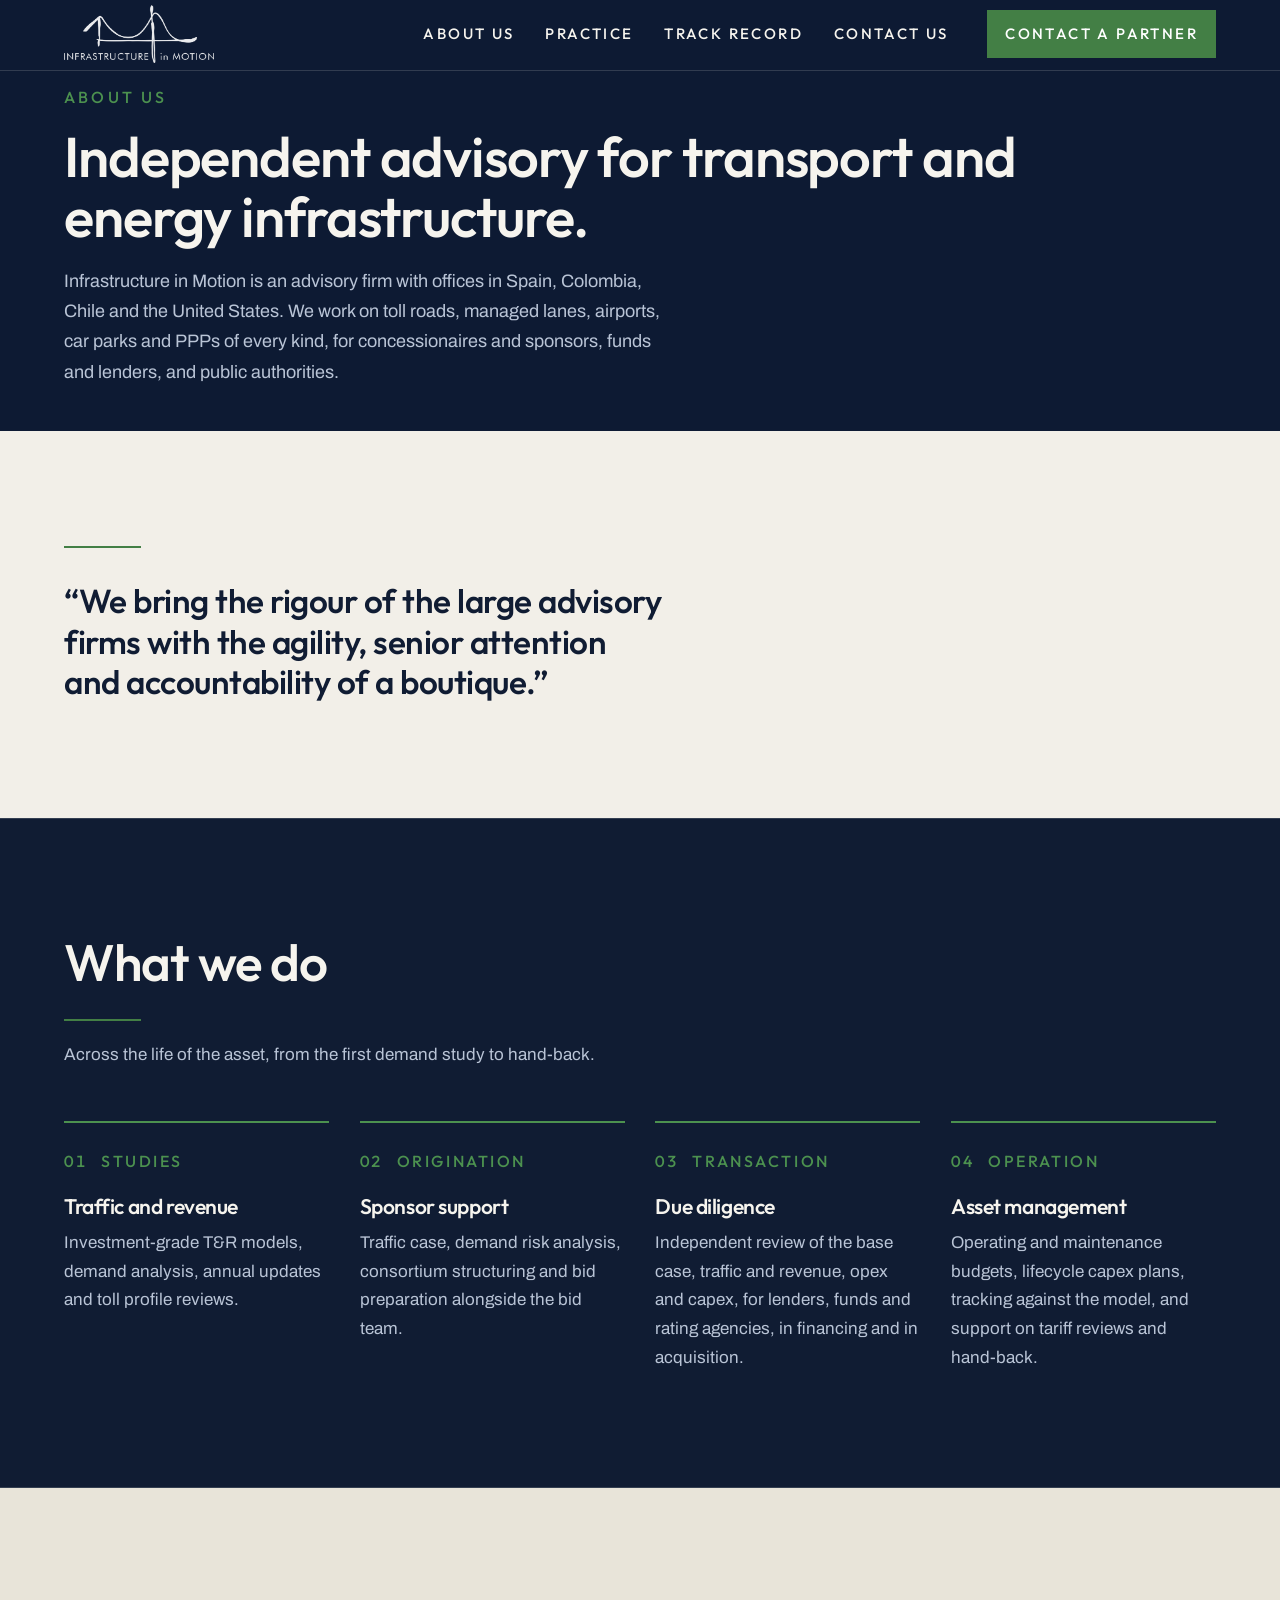
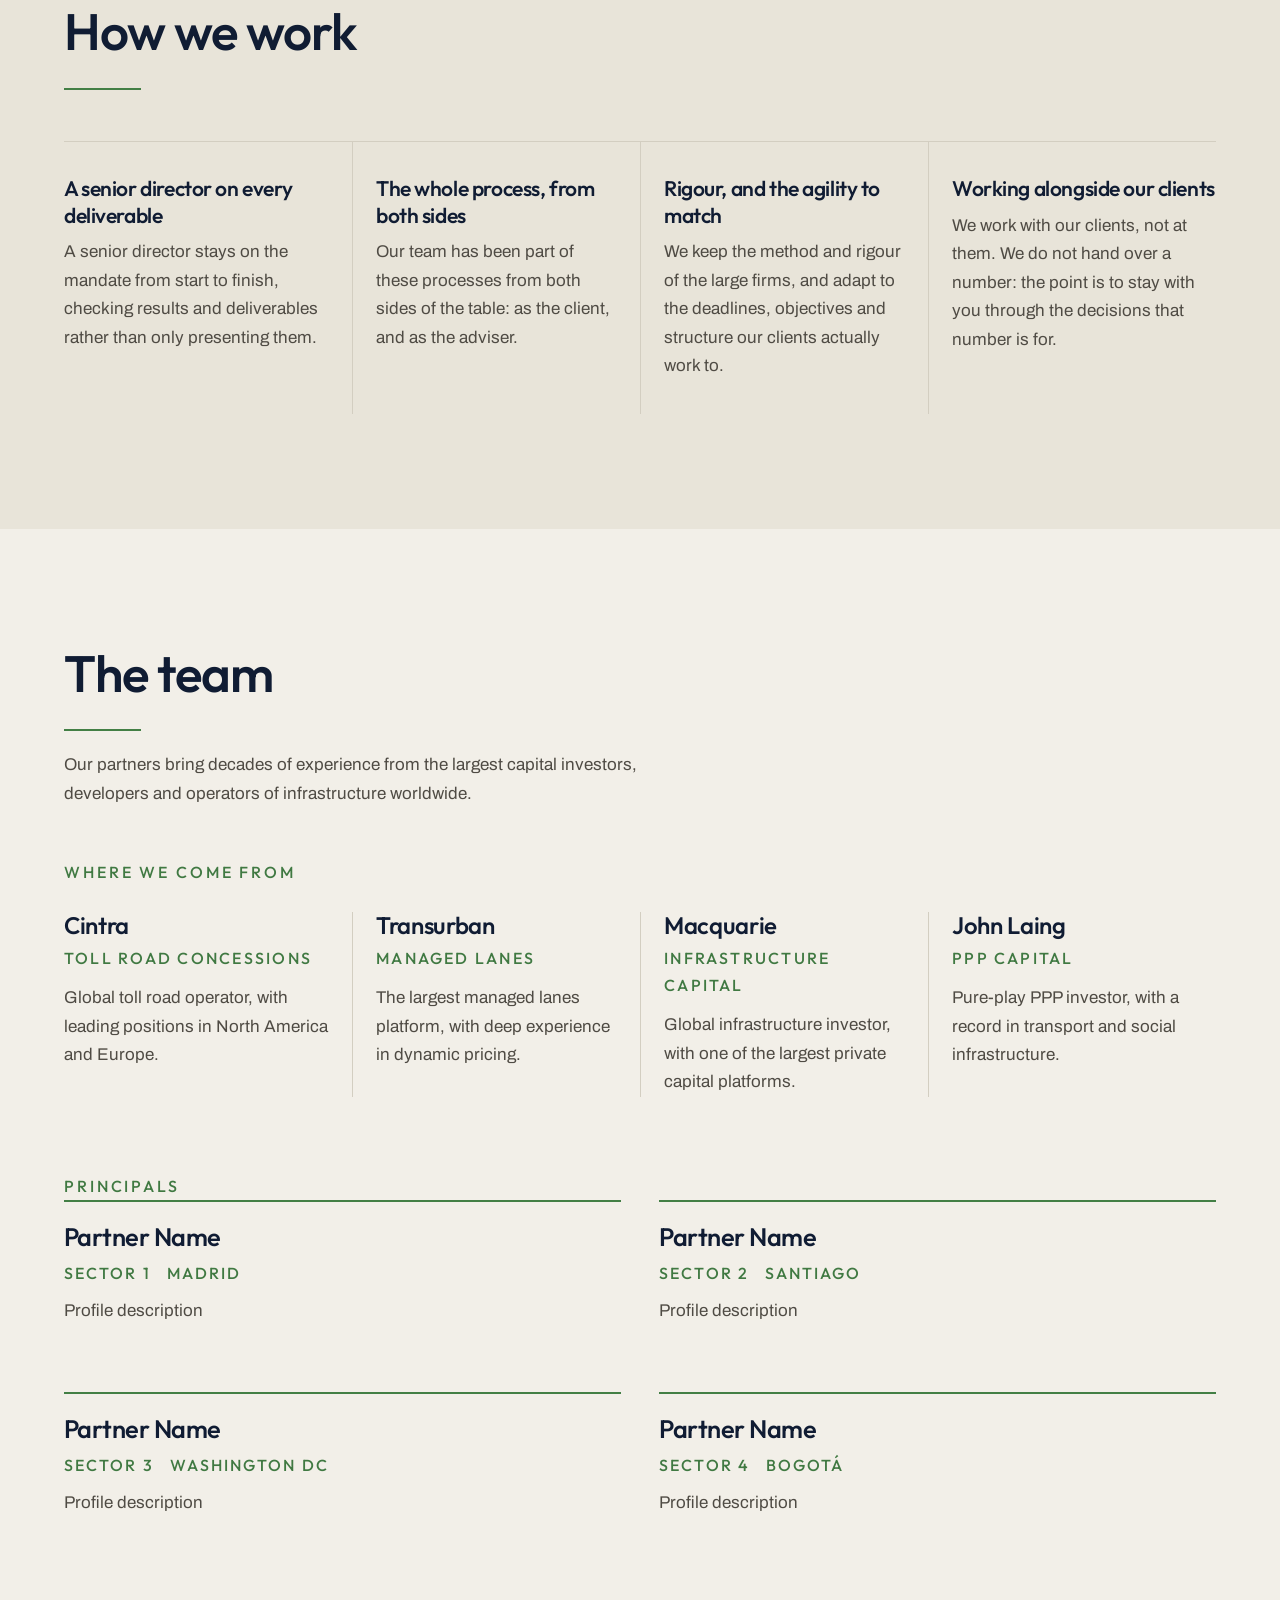
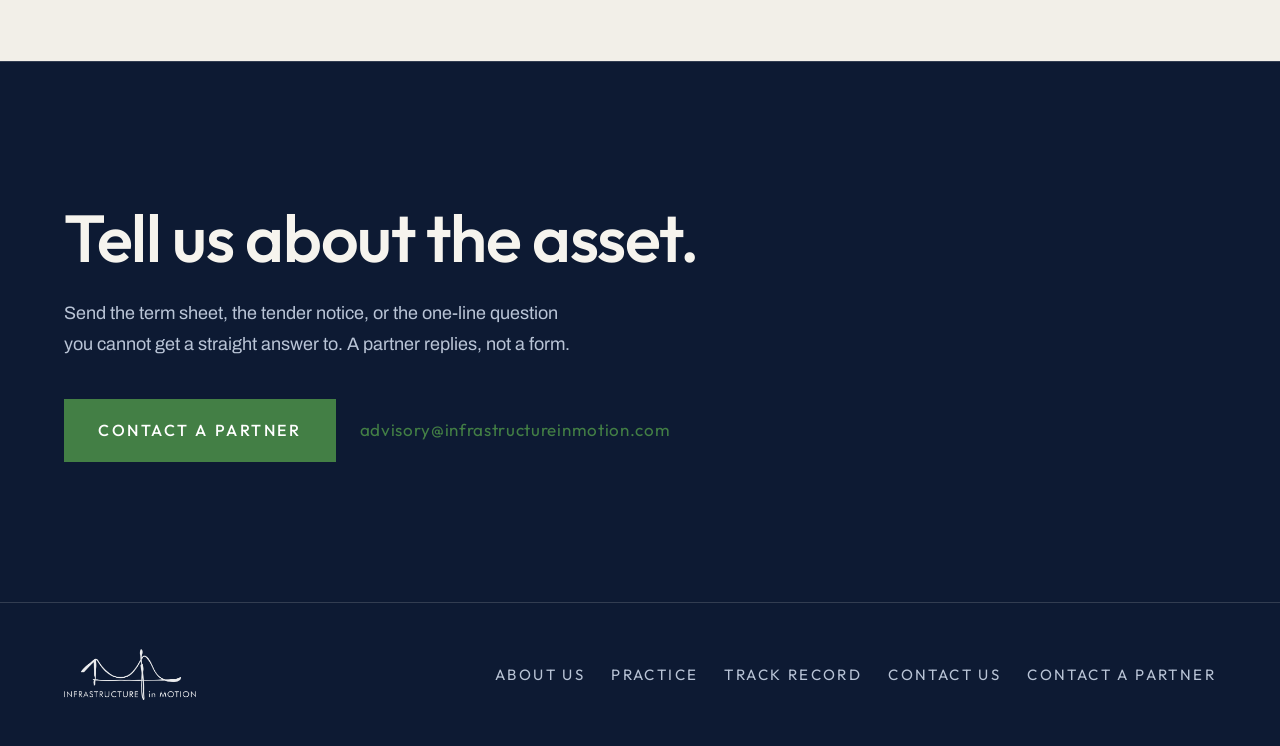
==== about.html @ 570a581d "test" ====
<!DOCTYPE html>
<html lang="en">
<head>
<meta charset="utf-8">
<meta name="viewport" content="width=device-width, initial-scale=1">
<title>About us | Infrastructure in Motion</title>
<meta name="description" content="A partner-led infrastructure advisory practice: 40 mandates across 11 countries in managed lanes, toll roads, airports, transit, fibre, hospitals and generation.">
<link rel="canonical" href="https://infrastructureinmotion.com/about.html">
<meta name="theme-color" content="#0d1a33">
<meta property="og:type" content="website">
<meta property="og:site_name" content="Infrastructure in Motion">
<meta property="og:title" content="About us | Infrastructure in Motion">
<meta property="og:description" content="A partner-led infrastructure advisory practice: 40 mandates across 11 countries in managed lanes, toll roads, airports, transit, fibre, hospitals and generation.">
<meta property="og:url" content="https://infrastructureinmotion.com/about.html">
<meta property="og:image" content="https://infrastructureinmotion.com/assets/iim-logo.png">
<meta name="twitter:card" content="summary_large_image">
<meta name="twitter:title" content="About us | Infrastructure in Motion">
<meta name="twitter:description" content="A partner-led infrastructure advisory practice: 40 mandates across 11 countries in managed lanes, toll roads, airports, transit, fibre, hospitals and generation.">
<meta name="twitter:image" content="https://infrastructureinmotion.com/assets/iim-logo.png">
<link rel="icon" href="assets/iim-logo.png">
<link rel="preload" href="assets/fonts/outfit-latin.woff2" as="font" type="font/woff2" crossorigin>
<link rel="stylesheet" href="styles.css">
</head>
<body>

<a class="skip-link" href="#main">Skip to content</a>

<header class="nav" id="nav">
  <div class="nav__inner">
    <a class="nav__brand" href="#top" aria-label="Infrastructure in Motion, back to top">
      <img src="assets/iim-logo.png" alt="Infrastructure in Motion" width="957" height="375">
    </a>

    <nav class="nav__links" id="nav-links" aria-label="Sections">
      <a href="about.html" aria-current="page">About us</a>
      <a href="index.html#practice">Practice</a>
      <a href="mandates.html">Track Record</a>
      <a href="contact.html">Contact us</a>
    </nav>

    <a class="btn btn--sm nav__cta" href="mailto:advisory@infrastructureinmotion.com">Contact a partner</a>

    <button class="nav__toggle" id="nav-toggle" type="button"
            aria-expanded="false" aria-controls="nav-links" aria-label="Open menu">
      <span></span><span></span><span></span>
    </button>
  </div>
  <div class="nav__progress" aria-hidden="true"></div>
</header>
<main id="main">

  <section class="phead">
    <div class="phead__inner">
      <p class="eyebrow">About us</p>
      <h1 class="phead__title">Independent advisory for transport and
        energy infrastructure.</h1>
      <p class="phead__sub">Infrastructure in Motion is an advisory firm with offices in
        Spain, Colombia, Chile and the United States. We work on toll roads, managed
        lanes, airports, car parks and PPPs of every kind, for concessionaires and
        sponsors, funds and lenders, and public authorities.</p>
    </div>
  </section>

  <!-- ===== The firm, in one line. Its own claim, presented as a statement
       rather than attributed to anyone. ===== -->
  <section class="section" id="firm">
    <blockquote class="statement reveal">
      <p>&ldquo;We bring the rigour of the large advisory firms with the agility,
        senior attention and accountability of a boutique.&rdquo;</p>
    </blockquote>
  </section>

  <!-- ===== What we do. The four phases are the asset life in order, which is
       why they are numbered: 01 is where a mandate starts and 04 is where it
       ends. Supplied by the firm, translated from the Spanish original. ===== -->
  <section class="section section--dark" id="services">
    <div class="section__inner">
      <div class="section__head reveal">
        <h2 class="section__title">What we do</h2>
        <p class="lede">Across the life of the asset, from the first demand study to
        hand-back.</p>
    </div>
      <ol class="phases">
        <li class="phase reveal" style="--i:0">
          <p class="phase__step"><span class="phase__n">01</span>Studies</p>
          <h3 class="phase__title">Traffic and revenue</h3>
          <p class="phase__body">Investment-grade T&amp;R models, demand analysis, annual
            updates and toll profile reviews.</p>
        </li>
        <li class="phase reveal" style="--i:1">
          <p class="phase__step"><span class="phase__n">02</span>Origination</p>
          <h3 class="phase__title">Sponsor support</h3>
          <p class="phase__body">Traffic case, demand risk analysis, consortium structuring
            and bid preparation alongside the bid team.</p>
        </li>
        <li class="phase reveal" style="--i:2">
          <p class="phase__step"><span class="phase__n">03</span>Transaction</p>
          <h3 class="phase__title">Due diligence</h3>
          <p class="phase__body">Independent review of the base case, traffic and revenue,
            opex and capex, for lenders, funds and rating agencies, in financing and in
            acquisition.</p>
        </li>
        <li class="phase reveal" style="--i:3">
          <p class="phase__step"><span class="phase__n">04</span>Operation</p>
          <h3 class="phase__title">Asset management</h3>
          <p class="phase__body">Operating and maintenance budgets, lifecycle capex plans,
            tracking against the model, and support on tariff reviews and hand-back.</p>
        </li>
        </ol>
    </div>
  </section>

  <!-- ===== How we work. Supplied by the firm, from its own materials. The
       four points and the opening line are IIM's own; translated from the
       Spanish original to match the rest of the site. ===== -->
  <section class="section section--tint" id="values">
    <div class="section__head reveal">
      <h2 class="section__title">How we work</h2>
    </div>
    <div class="values">
      <div class="value reveal" style="--i:0">
        <h3 class="value__title">A senior director on every deliverable</h3>
        <p class="value__body">A senior director stays on the mandate from start
          to finish, checking results and deliverables rather than only
          presenting them.</p>
      </div>
      <div class="value reveal" style="--i:1">
        <h3 class="value__title">The whole process, from both sides</h3>
        <p class="value__body">Our team has been part of these processes from
          both sides of the table: as the client, and as the adviser.</p>
      </div>
      <div class="value reveal" style="--i:2">
        <h3 class="value__title">Rigour, and the agility to match</h3>
        <p class="value__body">We keep the method and rigour of the large firms,
          and adapt to the deadlines, objectives and structure our clients
          actually work to.</p>
      </div>
      <div class="value reveal" style="--i:3">
        <h3 class="value__title">Working alongside our clients</h3>
        <p class="value__body">We work with our clients, not at them. We do not
          hand over a number: the point is to stay with you through the
          decisions that number is for.</p>
      </div>
    </div>
  </section>

  <!-- ===== Principals. TODO: names, sectors and profile text are placeholders. -->
  <!-- ===== The team. One heading over two parts: where the partners came
       from, then the partners themselves. Same shape as Track record on the
       home page, which keeps this from being a fourth column grid in a row.

       The four firms are named as previous experience, not as partners or
       endorsers of IIM. Keep that framing. ===== -->
  <section class="section" id="team">
    <div class="section__head reveal">
      <h2 class="section__title">The team</h2>
      <p class="lede">Our partners bring decades of experience from the largest
        capital investors, developers and operators of infrastructure worldwide.</p>
    </div>

    <h3 class="work__subtitle reveal">Where we come from</h3>
    <ul class="origins">
      <li class="origin reveal" style="--i:0">
        <p class="origin__name">Cintra</p>
        <p class="origin__kind">Toll road concessions</p>
        <p class="origin__body">Global toll road operator, with leading positions
          in North America and Europe.</p>
      </li>
      <li class="origin reveal" style="--i:1">
        <p class="origin__name">Transurban</p>
        <p class="origin__kind">Managed lanes</p>
        <p class="origin__body">The largest managed lanes platform, with deep
          experience in dynamic pricing.</p>
      </li>
      <li class="origin reveal" style="--i:2">
        <p class="origin__name">Macquarie</p>
        <p class="origin__kind">Infrastructure capital</p>
        <p class="origin__body">Global infrastructure investor, with one of the
          largest private capital platforms.</p>
      </li>
      <li class="origin reveal" style="--i:3">
        <p class="origin__name">John Laing</p>
        <p class="origin__kind">PPP capital</p>
        <p class="origin__body">Pure-play PPP investor, with a record in transport
          and social infrastructure.</p>
      </li>
    </ul>

    <h3 class="work__subtitle work__subtitle--spaced reveal">Principals</h3>
    <ul class="people">
      <li class="person reveal" style="--i:0">
        <h3 class="person__name">Partner Name</h3>
        <p class="person__role"><span>Sector 1</span><span>Madrid</span></p>
        <p class="person__bio">Profile description</p>
      </li>
      <li class="person reveal" style="--i:1">
        <h3 class="person__name">Partner Name</h3>
        <p class="person__role"><span>Sector 2</span><span>Santiago</span></p>
        <p class="person__bio">Profile description</p>
      </li>
      <li class="person reveal" style="--i:2">
        <h3 class="person__name">Partner Name</h3>
        <p class="person__role"><span>Sector 3</span><span>Washington DC</span></p>
        <p class="person__bio">Profile description</p>
      </li>
      <li class="person reveal" style="--i:3">
        <h3 class="person__name">Partner Name</h3>
        <p class="person__role"><span>Sector 4</span><span>Bogot&aacute;</span></p>
        <p class="person__bio">Profile description</p>
      </li>
    </ul>
  </section>

  <section class="cta" id="contact">
    <h2 class="cta__title reveal">Tell us about the asset.</h2>
    <p class="cta__body reveal" style="--i:1">Send the term sheet, the tender notice, or the
      one-line question you cannot get a straight answer to. A partner replies, not a form.</p>
    <div class="cta__actions reveal" style="--i:2">
      <a class="btn btn--lg" href="mailto:advisory@infrastructureinmotion.com">Contact a partner</a>
      <a class="cta__email" href="mailto:advisory@infrastructureinmotion.com">advisory@infrastructureinmotion.com</a>
    </div>
  </section>
</main>

<footer class="foot">
  <div class="foot__inner">
    <img class="foot__logo" src="assets/iim-logo.png" alt="Infrastructure in Motion"
         width="957" height="375" loading="lazy">
    <nav class="foot__nav" aria-label="Footer">
      <a href="about.html" aria-current="page">About us</a>
      <a href="index.html#practice">Practice</a>
      <a href="mandates.html">Track Record</a>
      <a href="contact.html">Contact us</a>
      <a href="mailto:advisory@infrastructureinmotion.com">Contact a partner</a>
    </nav>
  </div>
</footer>
<script src="mandates-data.js"></script>
<script src="main.js"></script>
</body>
</html>
---- styles.css ----
/* =========================================================================
   Infrastructure in Motion - home page, second direction.
   Full-bleed photographic hero, fixed navy bar, counted figures, accordion,
   horizontal mandate rail. Palette and type are the brand's; the structure
   shares nothing with the first build.
   Radius is 0 everywhere. Sage is the only accent, in both themes.
   ========================================================================= */

/* ---------- Fonts (self-hosted, extracted from the brand reference) ------- */

@font-face {
  font-family: 'Archivo';
  font-style: normal;
  font-weight: 400 500;
  font-stretch: 100%;
  font-display: swap;
  src: url('assets/fonts/archivo-latin.woff2') format('woff2');
  unicode-range: U+0000-00FF, U+0131, U+0152-0153, U+02BB-02BC, U+02C6, U+02DA,
    U+02DC, U+0304, U+0308, U+0329, U+2000-206F, U+20AC, U+2122, U+2191, U+2193,
    U+2212, U+2215, U+FEFF, U+FFFD;
}
@font-face {
  font-family: 'Archivo';
  font-style: normal;
  font-weight: 400 500;
  font-stretch: 100%;
  font-display: swap;
  src: url('assets/fonts/archivo-latin-ext.woff2') format('woff2');
  unicode-range: U+0100-02BA, U+02BD-02C5, U+02C7-02CC, U+02CE-02D7, U+02DD-02FF,
    U+0304, U+0308, U+0329, U+1D00-1DBF, U+1E00-1E9F, U+1EF2-1EFF, U+2020,
    U+20A0-20AB, U+20AD-20C0, U+2113, U+2C60-2C7F, U+A720-A7FF;
}

@font-face {
  font-family: 'Outfit';
  font-style: normal;
  font-weight: 400 600;
  font-display: swap;
  src: url('assets/fonts/outfit-latin.woff2') format('woff2');
  unicode-range: U+0000-00FF, U+0131, U+0152-0153, U+02BB-02BC, U+02C6, U+02DA,
    U+02DC, U+0304, U+0308, U+0329, U+2000-206F, U+20AC, U+2122, U+2191, U+2193,
    U+2212, U+2215, U+FEFF, U+FFFD;
}
@font-face {
  font-family: 'Outfit';
  font-style: normal;
  font-weight: 400 600;
  font-display: swap;
  src: url('assets/fonts/outfit-latin-ext.woff2') format('woff2');
  unicode-range: U+0100-02BA, U+02BD-02C5, U+02C7-02CC, U+02CE-02D7, U+02DD-02FF,
    U+0304, U+0308, U+0329, U+1D00-1DBF, U+1E00-1E9F, U+1EF2-1EFF, U+2020,
    U+20A0-20AB, U+20AD-20C0, U+2113, U+2C60-2C7F, U+A720-A7FF;
}

/* ---------- Tokens ------------------------------------------------------- */

:root {
  /* Brand palette, unchanged from the reference. */
  --paper:       #f2efe8;
  --paper-band:  #e8e4d9;
  --paper-warm:  #f6f4ee;
  --rule-light:  #d3cec1;
  --navy:        #101c33;
  --navy-deep:   #0d1a33;
  --slate-light: #b9c4d6;
  /* One accent hue, three tones. #437f45 is the accent as given; as text it
     measures 4.19:1 on cream and 3.60:1 on navy, both under the 4.5:1 AA
     floor, so text uses the tuned siblings. All three are hue 122. */
  --green:       #437f45;   /* fills, rules, borders, map, focus  */
  --green-text:  #407942;   /* accent as text on cream  4.54:1    */
  --green-lift:  #4c914f;   /* accent as text on navy   4.51:1    */
  --green-tint:  #3b6f3d;   /* accent as text on tint   4.69:1    */
  /* The hover accent on the track-record ledger. Hue 215, which puts it in the
     brand navy's own family (218) rather than introducing a fourth colour. */
  --blue:        #2a5ea8;   /* hover accent on tint     5.06:1    */
  --blue-lift:   #89b2e6;   /* the same on dark tint    7.49:1    */
  --ink:         #4f4b44;

  /* Semantic tokens: dark mode is a swap of this block and nothing else. */
  --bg:        var(--paper);
  --band:      var(--paper-band);
  --surface:   var(--paper);
  --heading:   var(--navy);
  --text:      var(--ink);
  --link:      var(--green-text);
  --rule:      var(--rule-light);
  --tint:      var(--paper-band);
  --shadow:    rgba(13, 26, 51, 0.28);

  /* Navy furniture: the bar, the offices band, the closing block, the footer.
     Identical in both themes so the brand reads the same either way. */
  --dark:        var(--navy);
  --dark-deep:   var(--navy-deep);
  --on-dark:     var(--paper-warm);
  --on-dark-dim: var(--slate-light);
  --rule-dark:   rgba(242, 239, 232, 0.16);

  --accent:    var(--green);
  --on-accent: #ffffff;

  /* The mandate ledger runs on a tinted card, where --green-text drops to
     4.10:1 and misses AA. It gets its own pair: resting, and on hover. */
  --ledger:       var(--green-tint);
  --ledger-hover: var(--blue);

  /* Placeholder hatch, from the reference's own slot treatment. */
  --hatch-a: #e0dbcf;
  --hatch-b: #d6d0c2;

  --nav-h:  clamp(56px, 8dvh, 68px);
  --gutter: clamp(20px, 5vw, 72px);
  --ease:   cubic-bezier(0.16, 1, 0.3, 1);
  --page:   1500px;
}

@media (prefers-color-scheme: dark) {
  :root {
    --bg:      var(--navy-deep);
    --band:    var(--navy);
    --surface: var(--navy);
    --heading: var(--paper-warm);
    --text:    var(--slate-light);
    /* Forest green fails contrast on navy, so links take the sage accent. */
    --link:    var(--green-lift);
    --ledger:       var(--green-lift);
    --ledger-hover: var(--blue-lift);
    --rule:    rgba(242, 239, 232, 0.16);
    --tint:    rgba(242, 239, 232, 0.05);
    --shadow:  rgba(0, 0, 0, 0.55);
    --hatch-a: rgba(242, 239, 232, 0.10);
    --hatch-b: rgba(242, 239, 232, 0.04);
  }
}

/* ---------- Base --------------------------------------------------------- */

*, *::before, *::after { box-sizing: border-box; }

html {
  scroll-behavior: smooth;
  -webkit-text-size-adjust: 100%;
}

body {
  margin: 0;
  background: var(--bg);
  color: var(--text);
  font-family: 'Archivo', Helvetica, Arial, sans-serif;
  font-size: 1.0625rem;
  line-height: 1.68;
  overflow-x: hidden;
  -webkit-font-smoothing: antialiased;
}

h1, h2, h3 {
  margin: 0;
  font-family: 'Outfit', 'Century Gothic', system-ui, sans-serif;
  font-weight: 550;
  color: var(--heading);
  letter-spacing: -0.02em;
}

p { margin: 0; }
ul { margin: 0; padding: 0; list-style: none; }
img { display: block; max-width: 100%; height: auto; }

a {
  color: var(--link);
  text-decoration: none;
  transition: color 0.25s var(--ease);
}

:focus-visible {
  outline: 2px solid var(--accent);
  outline-offset: 3px;
}

section[id], main[id] { scroll-margin-top: calc(var(--nav-h) + 12px); }

.skip-link {
  position: fixed;
  left: -9999px;
  top: 0;
  z-index: 60;
  padding: 12px 18px;
  background: var(--accent);
  color: var(--on-accent);
  font-family: 'Outfit', 'Century Gothic', system-ui, sans-serif;
  font-size: 1rem;
  text-transform: uppercase;
  letter-spacing: 0.14em;
}
.skip-link:focus { left: 0; }

/* Mono micro-type. */
.eyebrow, .meta, .stat__label, .nav__links a, .btn, .more,
.person__role, .cta__email, .foot__nav a {
  font-family: 'Outfit', 'Century Gothic', system-ui, sans-serif;
}

.eyebrow {
  /* Accent as text on navy needs the lifted tone to clear AA. */
  color: var(--green-lift);
  font-size: 1rem;
  font-weight: 500;
  text-transform: uppercase;
  letter-spacing: 0.2em;
}

/* ---------- Buttons ----------------------------------------------------- */

.btn {
  display: inline-block;
  padding: 15px 26px;
  background: var(--accent);
  color: var(--on-accent);
  font-size: 1rem;
  font-weight: 500;
  text-transform: uppercase;
  letter-spacing: 0.16em;
  white-space: nowrap;
  transition: background-color 0.25s var(--ease), transform 0.15s var(--ease);
}
.btn:hover { background: var(--paper-warm); color: var(--navy-deep); }
.btn:active { transform: translateY(1px); }
.btn--sm { padding: 11px 18px; font-size: 0.9375rem; }
.btn--lg { padding: 18px 34px; }

/* ---------- Fixed bar --------------------------------------------------- */

.nav {
  position: fixed;
  inset: 0 0 auto 0;
  z-index: 50;
  /* Solid navy at all times. It used to fade in over a photographic hero;
     with the hero now typographic there is nothing to fade over, and a
     half-transparent bar just read as unfinished. */
  background: var(--dark-deep);
  box-shadow: 0 1px 0 var(--rule-dark);
}

.nav__inner {
  display: flex;
  align-items: center;
  gap: clamp(16px, 3vw, 44px);
  max-width: var(--page);
  height: var(--nav-h);
  margin: 0 auto;
  padding: 0 var(--gutter);
}

.nav__brand { display: block; flex: none; }
.nav__brand img { width: clamp(116px, 13vw, 150px); }

.nav__links {
  display: flex;
  gap: clamp(14px, 2.4vw, 34px);
  margin-left: auto;
}
.nav__links a {
  color: var(--on-dark);
  font-size: 0.9375rem;
  font-weight: 500;
  text-transform: uppercase;
  letter-spacing: 0.16em;
  white-space: nowrap;
}
.nav__links a:hover { color: var(--accent); }

.nav__toggle { display: none; }

/* Scroll position, drawn as a sage hairline along the base of the bar. */
.nav__progress {
  height: 2px;
  background: var(--accent);
  transform: scaleX(0);
  transform-origin: 0 50%;
}

/* ---------- Hero -------------------------------------------------------- */

.hero {
  position: relative;
  background: var(--dark-deep);
  display: flex;
  align-items: flex-end;
  /* Deliberately short of a full viewport so the figures band below always
     peeks above the fold and the page reads as continuing. The hero still
     grows past this if its own content needs more room. */
  min-height: min(80dvh, 820px);
  padding: calc(var(--nav-h) + clamp(48px, 12dvh, 130px)) var(--gutter) clamp(40px, 9dvh, 96px);
  overflow: hidden;
  background: var(--dark-deep);
}

.hero__body {
  position: relative;
  z-index: 1;
  width: 100%;
  max-width: var(--page);
  margin: 0 auto;
}

.hero__headline {
  margin: clamp(16px, 3dvh, 26px) 0 0;
  color: var(--on-dark);
  font-size: min(clamp(2.5rem, 6.4vw, 5.25rem), 11dvh);
  line-height: 1.04;
}
/* Each line is masked so the words can rise into view on load. */
.hero__headline .line {
  display: block;
  overflow: hidden;
  padding-bottom: 0.06em;
}
.hero__headline .line > span { display: block; }

.hero__sub {
  max-width: 44ch;
  margin-top: clamp(14px, 2.4dvh, 24px);
  color: var(--on-dark-dim);
  font-size: clamp(1.125rem, 1.26vw, 1.3125rem);
}

.hero .btn { margin-top: clamp(20px, 3.4dvh, 34px); }

/* ---------- Figures ----------------------------------------------------- */

.stats {
  padding: clamp(40px, 6vw, 68px) var(--gutter);
  background: var(--band);
  border-bottom: 1px solid var(--rule);
}

.stats__grid {
  display: grid;
  grid-template-columns: repeat(2, minmax(0, 1fr));
  gap: clamp(24px, 3vw, 40px);
  max-width: var(--page);
  margin: 0 auto;
}

.stat {
  display: flex;
  flex-direction: column;
  gap: 4px;
  padding-left: 18px;
  border-left: 2px solid var(--accent);
}

.stat__figure {
  font-family: 'Outfit', 'Century Gothic', system-ui, sans-serif;
  font-size: clamp(2rem, 3.4vw, 3.25rem);
  font-variant-numeric: tabular-nums;
  line-height: 1.05;
  color: var(--heading);
}

.stat__label {
  color: var(--text);
  font-size: 1rem;
  text-transform: uppercase;
  letter-spacing: 0.18em;
}

/* ---------- Generic section -------------------------------------------- */

.section {
  max-width: var(--page);
  margin: 0 auto;
  padding: clamp(56px, 9vw, 116px) var(--gutter);
}

.section__title {
  font-size: clamp(1.875rem, 4vw, 3.25rem);
  line-height: 1.1;
}

.section__head { margin-bottom: clamp(28px, 4vw, 52px); }

/* A standfirst under a section title. It had no rule of its own, so it sat
   flush against the 2px accent rule under the heading, and ran the full width
   of the page: a 1300px measure at 17px is roughly twice a readable line. */
.lede {
  max-width: 62ch;
  margin: clamp(14px, 1.6vw, 20px) 0 0;
}

.acc { border-bottom: 1px solid var(--rule); }

/* ---------- Mandate rail ------------------------------------------------ */

.work {
  padding: clamp(56px, 9vw, 116px) 0;
  background: var(--band);
  border-top: 1px solid var(--rule);
  border-bottom: 1px solid var(--rule);
}

.work__head {
  display: flex;
  align-items: flex-end;
  justify-content: space-between;
  gap: 24px;
  max-width: var(--page);
  margin: 0 auto clamp(28px, 4vw, 48px);
  padding: 0 var(--gutter);
}

.work__controls { display: flex; gap: 10px; flex: none; }

/* Set by main.js when the rail has nothing to scroll. */
.work.is-static .work__controls { display: none; }

.rail-btn {
  width: 46px;
  height: 46px;
  background: transparent;
  border: 1px solid var(--rule);
  color: var(--heading);
  font-size: 1.0625rem;
  cursor: pointer;
  transition: background-color 0.25s var(--ease), border-color 0.25s var(--ease),
    color 0.25s var(--ease), opacity 0.25s var(--ease);
}
.rail-btn:hover:not(:disabled) {
  background: var(--accent);
  border-color: var(--accent);
  color: var(--on-accent);
}
.rail-btn:disabled { opacity: 0.3; cursor: default; }

/* Bleeds off the right edge so the rail reads as continuing. */
.work__scroller {
  display: flex;
  gap: clamp(16px, 2vw, 28px);
  padding: 4px var(--gutter) 22px;
  overflow-x: auto;
  scroll-snap-type: x mandatory;
  scroll-padding-left: var(--gutter);
  overscroll-behavior-x: contain;
  scrollbar-width: thin;
}

.proj {
  flex: 0 0 clamp(258px, 74vw, 430px);
  scroll-snap-align: start;
}

.proj__title {
  font-size: clamp(1.375rem, 1.87vw, 1.8125rem);
  line-height: 1.2;
}

.meta {
  display: flex;
  flex-wrap: wrap;
  gap: 4px 18px;
  margin-top: 10px;
  color: var(--text);
  font-size: 1rem;
  text-transform: uppercase;
  letter-spacing: 0.13em;
}

.more {
  max-width: var(--page);
  margin: clamp(20px, 3vw, 34px) auto 0;
  padding: 0 var(--gutter);
  font-size: 1rem;
  font-weight: 500;
  text-transform: uppercase;
  letter-spacing: 0.16em;
}
.more a { padding-bottom: 4px; border-bottom: 1px solid var(--accent); }

/* ---------- Principals -------------------------------------------------- */

.people {
  display: grid;
  grid-template-columns: 1fr;
  gap: clamp(30px, 3vw, 44px);
}

.person__name {
  font-size: clamp(1.25rem, 1.65vw, 1.5rem);
  line-height: 1.25;
}

.person__role {
  display: flex;
  flex-wrap: wrap;
  gap: 2px 16px;
  margin: 8px 0 10px;
  color: var(--link);
  font-size: 1rem;
  font-weight: 500;
  text-transform: uppercase;
  letter-spacing: 0.13em;
}

.person__bio { font-size: 1.0625rem; }

/* ---------- Offices band ------------------------------------------------ */

.offices {
  padding: clamp(56px, 9vw, 110px) var(--gutter);
  background: var(--dark);
  border-top: 1px solid var(--rule-dark);
}

.offices__title {
  max-width: var(--page);
  margin: 0 auto clamp(30px, 4vw, 54px);
  color: var(--on-dark);
  font-size: clamp(1.875rem, 4vw, 3.25rem);
  line-height: 1.1;
}

.offices__list {
  display: grid;
  grid-template-columns: repeat(2, 1fr);
  gap: 0;
  max-width: var(--page);
  margin: 0 auto;
  border-top: 1px solid var(--rule-dark);
}

.office {
  padding: clamp(18px, 2.4vw, 30px) 0;
  border-bottom: 1px solid var(--rule-dark);
}
.office span {
  font-family: 'Outfit', 'Century Gothic', system-ui, sans-serif;
  font-size: clamp(1.5rem, 2.6vw, 2.25rem);
  line-height: 1.15;
  color: var(--on-dark);
  transition: color 0.3s var(--ease), transform 0.3s var(--ease);
  display: inline-block;
}
.office:hover span { color: var(--accent); transform: translateX(8px); }

/* ---------- Closing block ----------------------------------------------- */

.cta {
  padding: clamp(64px, 11vw, 140px) var(--gutter);
  background: var(--dark-deep);
  border-top: 1px solid var(--rule-dark);
}

.cta__title {
  max-width: 22ch;
  color: var(--on-dark);
  font-size: clamp(2.125rem, 5.2vw, 4.25rem);
  line-height: 1.06;
}

.cta__body {
  max-width: 52ch;
  margin-top: clamp(18px, 2.4vw, 26px);
  color: var(--on-dark-dim);
  font-size: clamp(1.125rem, 1.26vw, 1.25rem);
}

.cta__actions {
  display: flex;
  flex-wrap: wrap;
  align-items: center;
  gap: 24px;
  margin-top: clamp(26px, 3.4vw, 40px);
}

.cta__email {
  color: var(--accent);
  font-size: 1.0625rem;
  letter-spacing: 0.04em;
  /* advisory@infrastructureinmotion.com is one unbreakable token 36 characters
     long. At 16px it is wider than a 320px phone, so it has to be allowed to
     break rather than push the page sideways. */
  overflow-wrap: anywhere;
}
.cta__email:hover { color: var(--paper-warm); }

/* ---------- Footer ------------------------------------------------------ */

.foot {
  padding: clamp(30px, 4vw, 46px) var(--gutter);
  background: var(--dark-deep);
  border-top: 1px solid var(--rule-dark);
}

.foot__inner {
  display: flex;
  flex-wrap: wrap;
  align-items: center;
  justify-content: space-between;
  gap: 24px;
  max-width: var(--page);
  margin: 0 auto;
}

.foot__logo { width: 132px; }

.foot__nav {
  display: flex;
  flex-wrap: wrap;
  gap: 10px 26px;
}
.foot__nav a {
  color: var(--on-dark-dim);
  font-size: 0.9375rem;
  text-transform: uppercase;
  letter-spacing: 0.16em;
}
.foot__nav a:hover { color: var(--accent); }

/* ---------- Responsive -------------------------------------------------- */

/* The bar collapses to a toggle here. The number tracks the type: at the
   sizes below, brand + four links + the CTA stop fitting on one line at
   around 1030px, which is where the button started hanging off the edge. */
@media (max-width: 1039px) {
  /* Bar collapses to a toggle; the links become a navy drop panel. */
  .nav__toggle {
    display: flex;
    flex-direction: column;
    justify-content: center;
    gap: 5px;
    width: 44px;
    height: 44px;
    margin-left: auto;
    padding: 0 10px;
    background: transparent;
    border: 0;
    cursor: pointer;
  }
  .nav__toggle span {
    display: block;
    height: 1.5px;
    background: var(--on-dark);
    transition: transform 0.3s var(--ease), opacity 0.2s var(--ease);
  }
  .nav__toggle[aria-expanded="true"] span:nth-child(1) { transform: translateY(6.5px) rotate(45deg); }
  .nav__toggle[aria-expanded="true"] span:nth-child(2) { opacity: 0; }
  .nav__toggle[aria-expanded="true"] span:nth-child(3) { transform: translateY(-6.5px) rotate(-45deg); }

  .nav__links {
    position: absolute;
    inset: var(--nav-h) 0 auto 0;
    flex-direction: column;
    gap: 0;
    margin: 0;
    padding: 0 var(--gutter);
    max-height: 0;
    overflow: hidden;
    background: var(--dark-deep);
    transition: max-height 0.4s var(--ease);
  }
  .nav__links.is-open { max-height: 60dvh; }
  .nav__links a {
    padding: 17px 0;
    border-bottom: 1px solid var(--rule-dark);
  }

  .nav__cta { display: none; }
}

@media (min-width: 600px) {
  .people { grid-template-columns: repeat(2, 1fr); }
}

@media (min-width: 768px) {
  .stats__grid { grid-template-columns: repeat(5, 1fr); }
  .offices__list { grid-template-columns: repeat(4, 1fr); }
  .office { padding-right: 20px; }
}

@media (min-width: 1024px) {
  .people { grid-template-columns: repeat(2, 1fr); }
}

/* ---------- Motion ------------------------------------------------------ */

@media (prefers-reduced-motion: no-preference) {
  /* Hero: the headline rises out of its mask, then the supporting copy. */
  .hero__headline .line > span {
    animation: riseIn 1s var(--ease) both;
  }
  .hero__headline .line:nth-child(1) > span { animation-delay: 0.12s; }
  .hero__headline .line:nth-child(2) > span { animation-delay: 0.24s; }
  .hero .eyebrow  { animation: fadeIn 0.8s var(--ease) both; }
  .hero__sub      { animation: fadeUp 0.9s var(--ease) 0.42s both; }
  .hero .btn      { animation: fadeUp 0.9s var(--ease) 0.54s both; }

  /* Scroll reveal, staggered per item. */
  .js .reveal {
    opacity: 0;
    transform: translateY(26px);
    transition: opacity 0.7s var(--ease), transform 0.7s var(--ease);
    transition-delay: calc(var(--i, 0) * 70ms);
  }
  .js .reveal.is-visible { opacity: 1; transform: none; }
}

/* Scroll position bar. Pure CSS where the browser supports it, so no
   scroll listener is needed; elsewhere the bar simply stays hidden. */
@supports (animation-timeline: scroll(root block)) {
  @media (prefers-reduced-motion: no-preference) {
    .nav__progress {
      animation: progress linear both;
      animation-timeline: scroll(root block);
    }
  }
}

@keyframes riseIn  { from { transform: translateY(105%); } to { transform: none; } }
@keyframes fadeIn  { from { opacity: 0; } to { opacity: 1; } }
@keyframes fadeUp  { from { opacity: 0; transform: translateY(16px); } to { opacity: 1; transform: none; } }
@keyframes progress { from { transform: scaleX(0); } to { transform: scaleX(1); } }

@media (prefers-reduced-motion: reduce) {
  html { scroll-behavior: auto; }
  .reveal { opacity: 1; transform: none; }
  .work__scroller { scroll-behavior: auto; }
}

/* =========================================================================
   Mandates page (mandates.html). Reuses the tokens, bar and footer above.
   ========================================================================= */

.page { padding-top: var(--nav-h); }

/* ---------- Page head --------------------------------------------------- */

.phead {
  padding: clamp(40px, 7vw, 84px) var(--gutter) clamp(28px, 4vw, 44px);
  background: var(--dark-deep);
}

.phead__inner {
  max-width: var(--page);
  margin: 0 auto;
}

.phead .eyebrow { margin-bottom: 16px; }

.phead__title {
  max-width: 26ch;
  color: var(--on-dark);
  font-size: clamp(1.875rem, 4.4vw, 3.5rem);
  line-height: 1.08;
}

.phead__sub {
  max-width: 62ch;
  margin-top: 18px;
  color: var(--on-dark-dim);
  font-size: clamp(1.125rem, 1.32vw, 1.3125rem);
}

/* ---------- Filter bar -------------------------------------------------- */

.filters {
  position: sticky;
  top: var(--nav-h);
  z-index: 40;
  padding: clamp(18px, 2.4vw, 26px) var(--gutter);
  background: var(--band);
  border-bottom: 1px solid var(--rule);
}

.filters__inner {
  display: flex;
  flex-direction: column;
  gap: 16px;
  max-width: var(--page);
  margin: 0 auto;
}

.filters__row {
  display: grid;
  grid-template-columns: 1fr;
  gap: 16px;
}

.field {
  display: flex;
  flex-direction: column;
  gap: 7px;
  min-width: 0;
}

.field__label {
  font-family: 'Outfit', 'Century Gothic', system-ui, sans-serif;
  font-size: 0.9375rem;
  font-weight: 500;
  text-transform: uppercase;
  letter-spacing: 0.18em;
  color: var(--text);
}

.field__input {
  width: 100%;
  padding: 11px 13px;
  background: var(--bg);
  color: var(--heading);
  font-family: 'Archivo', Helvetica, sans-serif;
  font-size: 1.0625rem;
  border: 1px solid var(--rule);
  border-radius: 0;
  transition: border-color 0.25s var(--ease);
}
.field__input:hover { border-color: var(--accent); }
.field__input:focus-visible { border-color: var(--accent); }
/* Placeholder must clear AA against the input fill, not sit at browser grey. */
.field__input::placeholder { color: var(--text); opacity: 0.75; }

select.field__input { cursor: pointer; }

.chips {
  display: flex;
  flex-wrap: wrap;
  gap: 8px;
}

.chip {
  display: inline-flex;
  align-items: center;
  gap: 8px;
  padding: 9px 14px;
  background: transparent;
  color: var(--heading);
  font-family: 'Outfit', 'Century Gothic', system-ui, sans-serif;
  font-size: 0.9375rem;
  font-weight: 500;
  text-transform: uppercase;
  letter-spacing: 0.13em;
  border: 1px solid var(--rule);
  cursor: pointer;
  transition: background-color 0.22s var(--ease), border-color 0.22s var(--ease),
    color 0.22s var(--ease);
}
.chip:hover { border-color: var(--accent); }
.chip.is-on {
  background: var(--accent);
  border-color: var(--accent);
  color: var(--on-accent);
}

.chip__n {
  font-size: 0.875rem;
  opacity: 0.7;
}

.filters__foot {
  display: flex;
  flex-wrap: wrap;
  align-items: baseline;
  gap: 8px 20px;
}

.count {
  font-family: 'Outfit', 'Century Gothic', system-ui, sans-serif;
  font-size: 1rem;
  font-weight: 500;
  text-transform: uppercase;
  letter-spacing: 0.16em;
  color: var(--heading);
}

/* Summary on the left, controls on the right. */
.filters__acts {
  display: flex;
  align-items: center;
  gap: 8px 22px;
  margin-left: auto;
}

/* The single control that switches the whole result set between the card grid
   and full-width detail rows. Reads as a control rather than a link: it has a
   box, and it fills in when it is on. */
.viewbtn {
  display: inline-flex;
  align-items: center;
  gap: 12px;
  padding: 9px 16px;
  background: none;
  color: var(--link);
  font-family: 'Outfit', 'Century Gothic', system-ui, sans-serif;
  font-size: 0.9375rem;
  font-weight: 500;
  text-transform: uppercase;
  letter-spacing: 0.14em;
  border: 1px solid var(--accent);
  cursor: pointer;
  transition: background-color 0.22s var(--ease), color 0.22s var(--ease),
              border-color 0.22s var(--ease);
}
.viewbtn:hover {
  background: var(--accent);
  color: var(--on-accent);
}
.viewbtn[aria-pressed="true"] {
  background: var(--accent);
  color: var(--on-accent);
}
.viewbtn[aria-pressed="true"]:hover {
  background: var(--blue);
  border-color: var(--blue);
}

/* Plus that becomes a minus, the same figure the cards used to carry. */
.viewbtn__icon {
  position: relative;
  flex: none;
  width: 13px;
  height: 13px;
}
.viewbtn__icon::before,
.viewbtn__icon::after {
  content: '';
  position: absolute;
  top: 50%;
  left: 0;
  width: 100%;
  height: 1.5px;
  background: currentColor;
  transition: transform 0.3s var(--ease);
}
.viewbtn__icon::after { transform: rotate(90deg); }
.viewbtn[aria-pressed="true"] .viewbtn__icon::after { transform: rotate(0deg); }

.linkbtn {
  padding: 0 0 3px;
  background: none;
  color: var(--link);
  font-family: 'Outfit', 'Century Gothic', system-ui, sans-serif;
  font-size: 0.9375rem;
  font-weight: 500;
  text-transform: uppercase;
  letter-spacing: 0.14em;
  border: 0;
  border-bottom: 1px solid var(--accent);
  cursor: pointer;
}

.sector-note {
  max-width: 80ch;
  color: var(--text);
  font-size: 1.0625rem;
  line-height: 1.6;
}

/* ---------- Results ----------------------------------------------------- */

.results {
  max-width: var(--page);
  margin: 0 auto;
  padding: clamp(32px, 5vw, 64px) var(--gutter) clamp(48px, 7vw, 88px);
}

.results__grid {
  display: grid;
  grid-template-columns: 1fr;
  gap: 1px;
  background: var(--rule);
  border: 1px solid var(--rule);
}

/* Detail view: one full-page-width row per mandate at every width. */
.results__grid.is-detail { grid-template-columns: 1fr; }

/* Cells share hairlines, so the grid reads as one ledger rather than 40 boxes.

   Every card rests in what used to be its hover state: tinted, with the rule
   drawn across the top and the accent on the type. Hover no longer changes the
   shape of the card, only its colour, and it does that by reassigning one
   custom property that the rule, the sector, the title, the toggle and the
   icon all read from. Green at rest, blue under the cursor. */
.mandate {
  position: relative;
  display: flex;
  flex-direction: column;
  padding: clamp(20px, 2.4vw, 28px);
  background: var(--tint);
  --card-accent: var(--ledger);
  transition: background-color 0.3s var(--ease);
}
.mandate:hover,
.mandate:focus-within { --card-accent: var(--ledger-hover); }

/* Drawn on every card now, not just the hovered one. */
.mandate::before {
  content: '';
  position: absolute;
  inset: 0 0 auto 0;
  height: 2px;
  background: var(--card-accent);
  transition: background-color 0.25s var(--ease);
}

.mandate__title {
  color: var(--card-accent);
  transition: color 0.25s var(--ease);
}

.mandate__sector {
  margin-bottom: 10px;
  color: var(--card-accent);
  transition: color 0.25s var(--ease);
  font-family: 'Outfit', 'Century Gothic', system-ui, sans-serif;
  font-size: 0.9375rem;
  font-weight: 500;
  text-transform: uppercase;
  letter-spacing: 0.16em;
}

.mandate__title {
  font-family: 'Outfit', 'Century Gothic', system-ui, sans-serif;
  font-weight: 550;
  font-size: clamp(1.3125rem, 1.76vw, 1.625rem);
  line-height: 1.2;
  letter-spacing: -0.015em;
}

.mandate__facts {
  display: grid;
  grid-template-columns: auto 1fr;
  gap: 3px 14px;
  margin: 16px 0 0;
}
.mandate__facts dt {
  font-family: 'Outfit', 'Century Gothic', system-ui, sans-serif;
  font-size: 0.875rem;
  font-weight: 500;
  text-transform: uppercase;
  letter-spacing: 0.16em;
  color: var(--text);
  padding-top: 3px;
}
.mandate__facts dd {
  margin: 0;
  font-size: 1.0625rem;
  color: var(--heading);
}

/* Holds the card's own stack together once .mandate itself becomes a grid. */
.mandate__main {
  display: flex;
  flex-direction: column;
  min-width: 0;
}

.mandate__panel { padding-top: 14px; }
.mandate__panel p {
  max-width: 62ch;
  font-size: 1.0625rem;
  line-height: 1.65;
}

/* The four mandates with no written description. Inside the panel now, so
   detail view has one shape rather than two. */
.mandate__nodetail {
  font-family: 'Outfit', 'Century Gothic', system-ui, sans-serif;
  font-size: 0.9375rem;
  text-transform: uppercase;
  letter-spacing: 0.14em;
  color: var(--text);
}

.results__empty {
  padding: clamp(36px, 6vw, 64px) 0;
  color: var(--text);
  font-size: 1.0625rem;
  text-align: center;
}

.results .cta__title { max-width: none; }

/* ---------- Responsive -------------------------------------------------- */

@media (min-width: 700px) {
  .filters__row { grid-template-columns: minmax(0, 1.4fr) minmax(0, 1fr) auto; }
  .results__grid { grid-template-columns: repeat(2, 1fr); }
}

@media (min-width: 1100px) {
  .results__grid {
    grid-template-columns: repeat(3, 1fr);
  }

  /* Wide enough to read two columns: the row splits, so the mandate keeps a
     card-width column on the left and the description takes the other two.
     Narrower than this the row stays full width but simply stacks. */
  .results__grid.is-detail .mandate {
    display: grid;
    grid-template-columns: 1fr 2fr;
    align-items: start;
  }
  .results__grid.is-detail .mandate__panel {
    margin-left: clamp(28px, 3.2vw, 56px);
    padding: 2px 0 0 clamp(28px, 3.2vw, 56px);
    border-left: 1px solid var(--rule);
  }
  /* Two thirds of a 1500px page is a very long line otherwise. */
  .results__grid.is-detail .mandate__panel p { max-width: 78ch; }
}

@media (prefers-reduced-motion: no-preference) {
  .mandate__panel { animation: fadeUp 0.4s var(--ease) both; }
}

/* =========================================================================
   Life pass: scroll-linked depth, rules that draw themselves in, and
   hover states with some weight to them. Every item below is motivated and
   every item collapses under prefers-reduced-motion.
   ========================================================================= */

/* Screen-reader-only, for the filter status text that the summary shows visually. */
.sr-only {
  position: absolute;
  width: 1px; height: 1px;
  margin: -1px; padding: 0;
  overflow: hidden;
  clip-path: inset(50%);
  white-space: nowrap;
}

/* ---------- Section titles: a sage rule draws in under each one ---------- */

.section__title::after,
.offices__title::after {
  content: '';
  display: block;
  width: clamp(44px, 6vw, 84px);
  height: 2px;
  margin-top: 0.55em;
  background: var(--accent);
  transform: scaleX(0);
  transform-origin: 0 50%;
}

/* ---------- Mandate rail: sage bar tracks how far the rail is scrolled --- */

.work__progress {
  max-width: var(--page);
  margin: 0 auto;
  padding: 0 var(--gutter);
}
.work__progress span {
  display: block;
  height: 2px;
  background: var(--accent);
  transform: scaleX(0);
  transform-origin: 0 50%;
}
.work.is-static .work__progress { display: none; }
.person__name { transition: color 0.25s var(--ease); }
.person:hover .person__name { color: var(--link); }

/* ---------- Offices: the row reacts as a set -------------------------- */

.office { transition: background-color 0.3s var(--ease); }
.office:hover { background: rgba(242, 239, 232, 0.04); }

/* ---------- Mandates page: live summary figures ------------------------ */

.summary {
  display: flex;
  flex-wrap: wrap;
  gap: 10px 34px;
}

.summary__item {
  display: flex;
  align-items: baseline;
  gap: 9px;
}

.summary__n {
  font-family: 'Outfit', 'Century Gothic', system-ui, sans-serif;
  font-size: clamp(1.5rem, 2.4vw, 2.125rem);
  font-weight: 550;
  font-variant-numeric: tabular-nums;
  line-height: 1;
  color: var(--heading);
}

.summary__l {
  font-family: 'Outfit', 'Century Gothic', system-ui, sans-serif;
  font-size: 0.9375rem;
  font-weight: 500;
  text-transform: uppercase;
  letter-spacing: 0.18em;
  color: var(--text);
}

/* ---------- Motion ----------------------------------------------------- */

@media (prefers-reduced-motion: no-preference) {
  /* Titles: the rule arrives with the heading it belongs to. */
  .is-visible .section__title::after,
  .section__title.is-visible::after,
  .offices__title.is-visible::after {
    transition: transform 0.75s var(--ease) 0.12s;
    transform: scaleX(1);
  }
}

/* Under reduced motion the rules are simply present, not drawn. */
@media (prefers-reduced-motion: reduce) {
  .section__title::after,
  .offices__title::after { transform: scaleX(1); }
}

/* Scroll-linked depth on the hero, and the rail's own progress bar. Pure CSS,
   so no scroll listener; browsers without support just skip both. */

/* The rail bar is a SIBLING of the scroller, so the timeline name has to be
   published into a shared scope with timeline-scope or it never resolves, and
   an unresolved timeline would leave the bar stuck at its end state (a
   permanently full sage rule). Both features are required, hence the combined
   query: without them the bar simply stays at scaleX(0) and never shows. */
@supports (animation-timeline: --rail) and (timeline-scope: --rail) {
  @media (prefers-reduced-motion: no-preference) {
    .work { timeline-scope: --rail; }
    .work__scroller {
      scroll-timeline-name: --rail;
      scroll-timeline-axis: inline;
    }
    .work__progress span {
      animation: progress linear both;
      animation-timeline: --rail;
    }
  }
}


/* =========================================================================
   Typographic pass. The site ships before photography exists, so the hero,
   the practice list, the mandate rail and the principals all had to work with
   type alone rather than sit around empty image slots.
   ========================================================================= */

/* ---------- Hero without a photograph ----------------------------------- */

.hero--type {
  /* No image to hold the composition, so the type carries it: bigger scale,
     a sage rule under the headline, and the figures band right below. */
  align-items: center;
  min-height: min(74dvh, 760px);
  border-bottom: 1px solid var(--rule-dark);
}

.hero--type .hero__headline {
  max-width: 22ch;
}

.hero--type .hero__headline::after {
  content: '';
  display: block;
  width: clamp(56px, 8vw, 120px);
  height: 2px;
  margin-top: 0.42em;
  background: var(--accent);
  transform-origin: 0 50%;
  /* Visible by default. Nothing else drives this pseudo-element, so scaling it
     to zero here would simply hide it for good. */
}

@media (prefers-reduced-motion: no-preference) {
  .hero--type .hero__headline::after {
    animation: ruleIn 0.7s var(--ease) 0.42s both;
  }
}

@keyframes ruleIn {
  from { transform: scaleX(0); }
  to   { transform: scaleX(1); }
}

.hero--type .hero__actions {
  display: flex;
  flex-wrap: wrap;
  align-items: center;
  gap: 18px 28px;
  margin-top: clamp(22px, 3.6dvh, 38px);
}
.hero--type .hero__actions .more { color: var(--accent); }
.hero--type .hero__actions .more:hover { color: var(--on-dark); }

/* ---------- Practice rows ----------------------------------------------- */

.prows { border-bottom: 1px solid var(--rule); }

.prow {
  display: grid;
  grid-template-columns: 1fr;
  gap: 6px;
  padding: clamp(20px, 2.6vw, 30px) 0;
  border-top: 1px solid var(--rule);
  transition: background-color 0.3s var(--ease);
}
.prow:hover { background: var(--tint); }

.prow__title {
  font-size: clamp(1.375rem, 2.2vw, 1.8125rem);
  line-height: 1.2;
  transition: color 0.25s var(--ease);
}
.prow:hover .prow__title { color: var(--link); }

.prow__body { max-width: 56ch; }

/* ---------- The About page's opening paragraphs --------------------------- */

.intro__body {
  max-width: 62ch;
  margin: 0 0 clamp(16px, 1.8vw, 24px);
  font-size: clamp(1.1875rem, 1.43vw, 1.375rem);
  line-height: 1.6;
}
.intro__body:last-child { margin-bottom: 0; }


/* ---------- A section on the navy ground ---------------------------------

   The About page alternates grounds so no two blocks in a row read the same:
   navy head, cream firm, navy phases, tinted values, cream principals, navy
   close. Colours come from the dark tokens, which are identical in both
   themes, so this band looks the same in light and dark mode.
   ------------------------------------------------------------------------ */

.section--dark {
  max-width: none;
  padding-inline: 0;
  background: var(--dark);
  border-top: 1px solid var(--rule-dark);
  border-bottom: 1px solid var(--rule-dark);
  color: var(--on-dark-dim);
}

/* .section caps its own width; on the full-bleed dark band that job moves to
   an explicit wrapper, so the background can run to the window edge.
   A `.section--dark > *` rule would have the same specificity as .phases and
   lose to its `padding: 0`, which is exactly how the columns ended up flush
   against the window edge the first time. */
.section--dark .section__inner {
  max-width: var(--page);
  margin-inline: auto;
  padding-inline: var(--gutter);
}

.section--dark .section__title { color: var(--on-dark); }
.section--dark .lede { color: var(--on-dark-dim); }


/* ---------- Phases of the asset life -------------------------------------

   Four columns, each opening with a rule, because these are a sequence: 01 is
   where a mandate starts and 04 is where it ends. The numbering earns its
   place here in a way it would not on an unordered list.
   ------------------------------------------------------------------------ */

.phases {
  display: grid;
  grid-template-columns: repeat(4, minmax(0, 1fr));
  gap: 0 clamp(20px, 2.4vw, 40px);
  margin: 0;
  padding: 0;
  list-style: none;
}

.phase { padding-top: clamp(18px, 2vw, 26px); }

/* The rule belongs to the step, not the column, so it stops at the text
   rather than running the full gap. */
.phase {
  border-top: 2px solid var(--green-lift);
}

.phase__step {
  display: flex;
  align-items: baseline;
  gap: 14px;
  margin: 0 0 clamp(12px, 1.4vw, 18px);
  color: var(--green-lift);
  font-family: 'Outfit', 'Century Gothic', system-ui, sans-serif;
  font-size: 1rem;
  font-weight: 500;
  text-transform: uppercase;
  letter-spacing: 0.16em;
}

.phase__n { font-variant-numeric: tabular-nums; }
.phase__title {
  margin: 0 0 10px;
  color: var(--on-dark);
  font-size: clamp(1.3125rem, 1.65vw, 1.5625rem);
  line-height: 1.25;
}

.phase__body {
  margin: 0;
  max-width: 34ch;
  font-size: 1.0625rem;
  color: var(--on-dark-dim);
}

@media (max-width: 1100px) {
  .phases { grid-template-columns: repeat(2, minmax(0, 1fr)); row-gap: clamp(28px, 4vw, 44px); }
}

@media (max-width: 620px) {
  .phases { grid-template-columns: 1fr; row-gap: clamp(24px, 5vw, 36px); }
}


/* Two columns of uppercase labels plus a large figure stop fitting once the
   labels are at body size. COUNTRIES alone is most of a 320px column. */
@media (max-width: 360px) {
  .stats__grid { grid-template-columns: 1fr; }
}


/* ---------- The firm's statement -----------------------------------------

   One line, set large, standing on its own in the section. The accent rule
   above it does the work a quotation mark would otherwise have to, so the
   marks can stay light rather than becoming decoration.
   ------------------------------------------------------------------------ */

.statement { margin: 0; }

/* The same short accent rule the section titles carry, rather than a border
   across the whole section: the quote is narrower than the page, and a rule
   running past it points at nothing. */
.statement::before {
  content: '';
  display: block;
  width: clamp(44px, 6vw, 84px);
  height: 2px;
  margin-bottom: clamp(22px, 2.6vw, 34px);
  background: var(--accent);
}

.statement p {
  /* em, not ch: the measure has to scale with the clamped size, or the quote
     is two lines on a laptop and six on a desktop. */
  max-width: 21em;
  margin: 0;
  color: var(--heading);
  font-family: 'Outfit', 'Century Gothic', system-ui, sans-serif;
  font-weight: 550;
  font-size: clamp(1.375rem, 2.6vw, 2.125rem);
  line-height: 1.22;
  letter-spacing: -0.015em;
  text-wrap: balance;
}


/* ---------- Where the partners came from ---------------------------------

   The firm name is the content here, so it carries the weight and the
   supporting line stays quiet. Divided by hairlines rather than boxed, so it
   reads as one strip of provenance rather than a third grid of cards.
   ------------------------------------------------------------------------ */

.origins {
  display: grid;
  grid-template-columns: repeat(4, minmax(0, 1fr));
  margin: clamp(18px, 2vw, 26px) 0 0;
  padding: 0;
  list-style: none;
}

.origin {
  padding: 0 clamp(18px, 1.8vw, 28px);
  border-left: 1px solid var(--rule);
}
.origin:first-child {
  padding-left: 0;
  border-left: 0;
}
.origin:last-child { padding-right: 0; }

.origin__name {
  margin: 0 0 6px;
  color: var(--heading);
  font-family: 'Outfit', 'Century Gothic', system-ui, sans-serif;
  font-weight: 550;
  font-size: clamp(1.375rem, 1.87vw, 1.625rem);
  line-height: 1.15;
  letter-spacing: -0.015em;
}

.origin__kind {
  margin: 0 0 12px;
  color: var(--link);
  font-family: 'Outfit', 'Century Gothic', system-ui, sans-serif;
  font-size: 1rem;
  font-weight: 500;
  text-transform: uppercase;
  letter-spacing: 0.14em;
}

.origin__body {
  margin: 0;
  max-width: 32ch;
}

/* The second subhead in the section needs air above it; the first sits right
   under the lede. */
.work__subtitle--spaced { margin-top: clamp(44px, 6vw, 76px); }

@media (max-width: 1100px) {
  .origins { grid-template-columns: repeat(2, minmax(0, 1fr)); row-gap: clamp(26px, 3.5vw, 38px); }
  .origin:nth-child(odd) { padding-left: 0; border-left: 0; }
  .origin:nth-child(even) { padding-right: 0; }
}

@media (max-width: 620px) {
  .origins { grid-template-columns: 1fr; row-gap: clamp(22px, 5vw, 32px); }
  .origin {
    padding-left: 0;
    padding-right: 0;
    border-left: 0;
  }
}


/* ---------- Values, on the About page ------------------------------------

   Four columns divided by hairlines, which is how the firm presents these in
   its own materials. The rules do the separating, so the cards carry no
   background of their own and the band colour runs straight through.
   ------------------------------------------------------------------------ */

.values {
  display: grid;
  grid-template-columns: repeat(4, minmax(0, 1fr));
  border-top: 1px solid var(--rule);
}

.value {
  padding: clamp(24px, 2.6vw, 36px) clamp(18px, 1.8vw, 28px);
  border-left: 1px solid var(--rule);
}

/* The outer edges align with the section gutter rather than sitting inside a
   rule that has nothing on the other side of it. */
.value:first-child {
  padding-left: 0;
  border-left: 0;
}
.value:last-child { padding-right: 0; }

.value__title {
  margin: 0 0 10px;
  font-size: clamp(1.3125rem, 1.65vw, 1.5625rem);
  line-height: 1.25;
}

.value__body {
  margin: 0;
  max-width: 34ch;
  font-size: 1.0625rem;
}

/* Two up, then one. Below four columns the left-hand card is no longer the
   only one on its row, so the edge rules have to be recomputed. */
@media (max-width: 1100px) {
  .values { grid-template-columns: repeat(2, minmax(0, 1fr)); }

  .value { border-top: 1px solid var(--rule); }
  .value:nth-child(-n + 2) { border-top: 0; }
  .value:nth-child(odd) { padding-left: 0; border-left: 0; }
  .value:nth-child(even) { padding-right: 0; }
}

@media (max-width: 620px) {
  .values { grid-template-columns: 1fr; }

  .value {
    padding-left: 0;
    padding-right: 0;
    border-left: 0;
    border-top: 1px solid var(--rule);
  }
  .value:first-child { border-top: 0; }
}

/* ---------- Mandate rail without images --------------------------------- */

/* The card was mostly photograph; with that gone the client name carries it. */
.proj {
  display: flex;
  flex-direction: column;
  padding: clamp(22px, 2.4vw, 30px);
  background: var(--bg);
  border-top: 2px solid var(--accent);
}

.proj__title {
  font-size: clamp(1.375rem, 2.09vw, 1.8125rem);
  line-height: 1.18;
}

/* ---------- Principals without portraits -------------------------------- */

.person {
  display: block;
  padding: clamp(20px, 2.4vw, 28px) 0;
  border-top: 1px solid var(--rule);
}

@media (min-width: 700px) {
  .prow { grid-template-columns: minmax(0, 1fr) minmax(0, 1.45fr); gap: 28px; }
}

/* ---------- Principals, typographic ------------------------------------- */

.person {
  padding-top: 20px;
  border-top: 2px solid var(--accent);
}

.person__name {
  font-size: clamp(1.375rem, 1.98vw, 1.625rem);
  line-height: 1.2;
}

.person__bio { max-width: 46ch; }

/* ---------- Mandate rail cards, typographic ----------------------------- */

/* Without a photograph the card is short, so it sits tight to its content
   rather than stretching to a photograph-sized box. */
.work__scroller { align-items: stretch; }

.proj { justify-content: flex-start; gap: 12px; }
.proj .meta { margin-top: auto; }

/* =========================================================================
   Print. Credentials get printed and PDF'd for panels, so the mandates page
   in particular has to come out as a clean list rather than a screenshot of a
   website: no bar, no filter controls, no navy fills eating toner, every
   mandate detail expanded, and the URL of each link spelled out.
   ========================================================================= */

@media print {
  /* Ink economy: everything on white, dark text. */
  :root {
    --bg: #ffffff;
    --band: #ffffff;
    --surface: #ffffff;
    --tint: #ffffff;
    --heading: #101c33;
    --text: #33302b;
    --rule: #c9c4b8;
    --dark: #ffffff;
    --dark-deep: #ffffff;
    --on-dark: #101c33;
    --on-dark-dim: #33302b;
    --rule-dark: #c9c4b8;
  }

  body { background: #fff; color: #33302b; font-size: 10.5pt; line-height: 1.45; }

  /* Screen furniture that means nothing on paper. */
  .nav, .nav__progress, .skip-link, .work__controls, .work__progress,
  .filters, .foot__nav, .cta__actions, .hero__actions, .linkbtn,
  .feat__toggle, .viewbtn { display: none !important; }

    /* Reveal animations must never leave printed content invisible.
       Transition declarations sit ABOVE !important in the cascade, so an
       in-flight reveal transition holds opacity at 0 and prints a blank
       block no matter how forcefully the rule below is written. Both the
       animations and the transitions have to be switched off. */
    *, *::before, *::after {
      animation: none !important;
      transition: none !important;
    }
  .reveal, .js .reveal { opacity: 1 !important; transform: none !important; }

  /* Every disclosure prints open. */
  .mandate__panel, .feat__panel { display: block !important; }
  .mandate__panel[hidden], .feat__panel[hidden] { display: block !important; }

  main, .page { padding-top: 0 !important; }

  .hero, .phead, .section, .cta, .offices, .results, .work {
    padding: 0 0 14pt !important;
    min-height: 0 !important;
    background: #fff !important;
    border: 0 !important;
  }

  .hero__headline, .phead__title { font-size: 20pt; color: #101c33; }
  .section__title, .offices__title, .cta__title { font-size: 14pt; color: #101c33; }
  .section__title::after { display: none; }

  /* The mandate list: one clean row per mandate, never split across pages. */
  .results__grid {
    display: block !important;
    background: none !important;
    border: 0 !important;
  }
  .mandate {
    break-inside: avoid;
    page-break-inside: avoid;
    padding: 8pt 0 !important;
    border-top: 0.5pt solid #c9c4b8 !important;
    background: #fff !important;
  }
  .mandate::before { display: none !important; }
  .mandate__title { font-size: 12pt; }
  .mandate__facts { gap: 1pt 8pt; }
  .mandate__panel p { font-size: 9.5pt; }

  .proj, .person, .prow, .value, .office { break-inside: avoid; page-break-inside: avoid; }

  /* The rail cannot scroll on paper, so it stacks. */
  .work__scroller {
    display: block !important;
    overflow: visible !important;
    background: none !important;
    border: 0 !important;
  }
  .proj { border-top: 0.5pt solid #c9c4b8 !important; padding: 8pt 0 !important; }

  .people, .offices__grid, .values, .stats__grid {
    display: block !important;
    background: none !important;
    border: 0 !important;
  }
  .stat { display: inline-block; margin: 0 18pt 8pt 0; }

  /* Spell out where a link actually goes. */
  a[href^="http"]::after,
  a[href^="mailto"]::after {
    content: ' (' attr(href) ')';
    font-family: 'Outfit', 'Century Gothic', system-ui, sans-serif;
    font-size: 8pt;
    color: #55514a;
  }
  a[href^="#"]::after, a[href$=".html"]::after { content: ''; }

  /* Contact details belong on every printed page. */
  @page { margin: 16mm 14mm; }
}

/* Very short desktop windows: the typographic hero has more stacked text than
   the photographic one did, so it needs its own tighter step or it pushes the
   figures band off the fold entirely. */
@media (min-width: 900px) and (max-height: 640px) {
  .hero--type {
    min-height: 0;
    padding-top: calc(var(--nav-h) + 22px);
    padding-bottom: 22px;
  }
  .hero--type .hero__headline { font-size: min(2rem, 8dvh); }
  .hero--type .hero__headline::after { margin-top: 0.3em; }
  .hero--type .hero__sub { max-width: 62ch; font-size: 1.0625rem; }
  .hero--type .hero__actions { margin-top: 18px; }
}

/* =========================================================================
   Footprint map. Grey world, brand navy on the countries carrying mandates.
   Geometry is generated by build-map.py; everything visual lives here so the
   map themes with the rest of the page instead of baking colours into the SVG.
   ========================================================================= */

/* Referenced by about.html, which had no rule for it until now. */
.section--tint { background: var(--band); }

:root {
  --map-base: var(--rule-light);       /* the grey world */
  --map-on:   var(--navy);             /* countries with mandates */
  --map-line: var(--band);             /* hairline between countries */
}

@media (prefers-color-scheme: dark) {
  :root {
    --map-base: rgba(242, 239, 232, 0.10);
    /* Navy on navy would vanish, so the highlight moves up the same blue
       family rather than switching to a different accent. */
    --map-on:   var(--slate-light);
    --map-line: var(--navy-deep);
  }
}

.map {
  display: flex;
  flex-direction: column;
  gap: clamp(20px, 3vw, 32px);
}

.map__plate {
  /* The plate is 2.6:1, so it gets its own scroll container rather than
     squeezing the whole page at phone widths. */
  overflow-x: auto;
  overscroll-behavior-x: contain;
}

.map__svg {
  display: block;
  width: 100%;
  min-width: 560px;      /* below this the landmasses stop being readable */
  height: auto;
}

.map__base path {
  fill: var(--map-base);
  stroke: var(--map-line);
  stroke-width: 0.5;
  vector-effect: non-scaling-stroke;
}

.map__live path {
  fill: var(--map-on);
  stroke: var(--map-line);
  stroke-width: 0.5;
  vector-effect: non-scaling-stroke;
  transition: fill 0.25s var(--ease);
}
.map__live path:hover { fill: var(--accent); }

/* ---------- Key: the counts the fills cannot carry ---------------------- */

.map__key {
  display: flex;
  flex-wrap: wrap;
  gap: 10px;
}

.map__key li {
  display: flex;
  align-items: baseline;
  gap: 9px;
  padding: 8px 13px;
  background: var(--tint);
  border: 1px solid var(--rule);
}

.map__country {
  font-family: 'Outfit', 'Century Gothic', system-ui, sans-serif;
  font-size: 0.9375rem;
  font-weight: 500;
  text-transform: uppercase;
  letter-spacing: 0.13em;
  color: var(--heading);
}

.map__n {
  font-family: 'Outfit', 'Century Gothic', system-ui, sans-serif;
  font-size: 1.125rem;
  font-weight: 550;
  font-variant-numeric: tabular-nums;
  line-height: 1;
  color: var(--link);
}

@media print {
  /* Fills survive, but the hairlines and the hover state are noise on paper. */
  .map__plate { overflow: visible !important; }
  .map__svg { min-width: 0 !important; }
}

/* =========================================================================
   Track record: two parts under one heading. They need to read as separate
   moments without becoming separate sections, so each gets its own subhead
   and the second is divided off by a rule.
   ========================================================================= */

.work__part + .work__part {
  margin-top: clamp(40px, 6vw, 76px);
  padding-top: clamp(32px, 4vw, 56px);
  border-top: 1px solid var(--rule);
}

.work__subtitle {
  font-family: 'Outfit', 'Century Gothic', system-ui, sans-serif;
  font-size: 1rem;
  font-weight: 500;
  text-transform: uppercase;
  letter-spacing: 0.18em;
  color: var(--link);
}

/* The rail controls used to sit beside the h2; they now sit beside the
   subhead, so the row needs to align on the smaller type. */
.work__head {
  display: flex;
  flex-wrap: wrap;
  align-items: center;
  justify-content: space-between;
  gap: 14px 24px;
  margin-bottom: clamp(18px, 2.5vw, 28px);
}

.work__part .lede { margin-top: 10px; margin-bottom: clamp(20px, 3vw, 32px); }

/* =========================================================================
   Photography.

   Gated behind class="with-photos" on <body>, which index.html now carries.
   The gate stays because the other three pages have no photographs, and
   because removing the class returns the page to its typographic state
   exactly rather than to a page full of broken image boxes.

   Files live in assets/photos/ as webp, resized and re-encoded by
   build-photos.py from raw-images/. Do not commit the originals: the five in
   use came to 6.9 MB and ship at 283 KB.
   ========================================================================= */

.with-photos .hero--type {
  position: relative;
  isolation: isolate;
  /* Named once: the desktop slab and the narrow-window variant below both
     reference it, and the preview bundler inlines it as base64, so a second
     literal would ship the cover twice. */
  --hero-photo: url('assets/photos/hero.webp');
}

/* The cover photograph is a slab down the RIGHT of the hero that dissolves
   leftward into the navy, rather than a full-bleed image under a scrim. Two
   reasons: the headline then sits on flat navy and needs no scrim of its own,
   and the dissolve reads as the section opening onto the photograph instead of
   the photograph being pasted behind it.

   The dissolve is mask-image, one layer only. Two mask layers would need
   mask-composite: intersect, which falls back to a union where it is not
   supported and would undo the fade entirely. So the vertical softening is
   done in the veil gradient stacked over the photograph instead, which also
   pulls the image into the navy palette. */
.with-photos .hero--type::before {
  content: '';
  position: absolute;
  inset: 0 0 0 auto;
  width: min(56%, 940px);
  z-index: -1;
  background-image:
    linear-gradient(
      180deg,
      rgba(13, 26, 51, 0.88) 0%,
      rgba(13, 26, 51, 0.34) 30%,
      rgba(13, 26, 51, 0.40) 68%,
      rgba(13, 26, 51, 0.94) 100%),
    var(--hero-photo);
  background-size: cover, cover;
  background-position: center, center;
  background-repeat: no-repeat, no-repeat;
  -webkit-mask-image:
    linear-gradient(90deg, transparent 0%, rgba(0, 0, 0, 0.42) 30%, #000 68%);
          mask-image:
    linear-gradient(90deg, transparent 0%, rgba(0, 0, 0, 0.42) 30%, #000 68%);
  -webkit-mask-size: 100% 100%;
          mask-size: 100% 100%;
  -webkit-mask-repeat: no-repeat;
          mask-repeat: no-repeat;
}

@media (prefers-reduced-motion: no-preference) {
  .with-photos .hero--type::before { animation: fadeIn 1.1s var(--ease) 0.15s both; }
}

/* Narrow windows have no room for a slab beside the headline, so the cover
   goes full bleed and takes the heavier scrim the type then needs. */
@media (max-width: 900px) {
  .with-photos .hero--type::before {
    width: 100%;
    background-image:
      linear-gradient(
        180deg,
        rgba(13, 26, 51, 0.93) 0%,
        rgba(13, 26, 51, 0.74) 45%,
        rgba(13, 26, 51, 0.96) 100%),
      var(--hero-photo);
    -webkit-mask-image: none;
            mask-image: none;
  }
}

/* .more is a standalone "see all" link everywhere else on the site, so it
   carries auto side margins and its own gutter padding. Inside the hero action
   row that auto margin resolved to 314px and threw the link across onto the
   photograph, which is why the row's own gap had never had any effect. */
.with-photos .hero--type .hero__actions .more {
  max-width: none;
  margin: 0;
  padding: 0;
}

/* Each card carries the asset class it is about. */
.proj__media { display: none; }

.with-photos .proj__media {
  display: block;
  height: clamp(112px, 14vw, 152px);
  margin: calc(clamp(22px, 2.4vw, 30px) * -1) calc(clamp(22px, 2.4vw, 30px) * -1)
          clamp(16px, 2vw, 22px);
  background-color: var(--tint);
  background-size: cover;
  background-position: center;
  background-repeat: no-repeat;
}

.with-photos .proj[data-photo="sr400"]   .proj__media { background-image: url('assets/photos/proj-managed-lanes.webp'); }
.with-photos .proj[data-photo="bts"]     .proj__media { background-image: url('assets/photos/proj-toll-road.webp'); }
.with-photos .proj[data-photo="austral"] .proj__media { background-image: url('assets/photos/proj-airport.webp'); }
.with-photos .proj[data-photo="zambia"]  .proj__media { background-image: url('assets/photos/proj-solar.webp'); }

@media (prefers-reduced-motion: no-preference) {
  .with-photos .proj__media { transition: opacity 0.4s var(--ease); }
  .with-photos .proj:hover .proj__media { opacity: 0.88; }
}

@media print {
  /* Background images do not print by default in most browsers, and a grey
     band where a photograph should be looks worse than no band at all. */
  .with-photos .hero--type::before { display: none !important; }
  .with-photos .proj__media { display: none !important; }
}

/* The gutter for everything in the Track record band except the rail, which
   bleeds to the edge on purpose. .work itself has no horizontal padding, so
   without this its heading, subheads, lede and map sat flush against the
   window edge while every other section was inset. */
.work__inner {
  max-width: var(--page);
  margin: 0 auto;
  padding: 0 var(--gutter);
}

/* Divider between the two parts, inset to the content width rather than
   running the full width of the band. */
.work__part + .work__part {
  position: relative;
  border-top: 0;
}
.work__part + .work__part::before {
  content: '';
  position: absolute;
  top: 0;
  left: var(--gutter);
  right: var(--gutter);
  max-width: var(--page);
  height: 1px;
  margin: 0 auto;
  background: var(--rule);
}

/* The facts list is a two-column grid whose first column sizes to the widest
   label. With the larger type, COUNTERPARTY at 11px plus letter-spacing made
   that column wide enough to push the whole card past a 320px viewport, so on
   the narrowest screens the labels sit above their values instead. */
@media (max-width: 430px) {
  .mandate__facts {
    grid-template-columns: 1fr;
    gap: 0;
  }
  .mandate__facts dt { padding-top: 8px; }
  .mandate__facts dd { padding-bottom: 2px; }
}

/* Grid items default to min-content width, which lets a stubborn child widen
   the whole cell. */
.mandate { min-width: 0; }

/* Display figures follow the titles now that everything is sans: at weight 400
   they read as body copy at a large size rather than as headline numbers. */
.stat__figure,
.summary__n,
.map__n,
.sector__count,
.sblock__count span { font-weight: 550; }
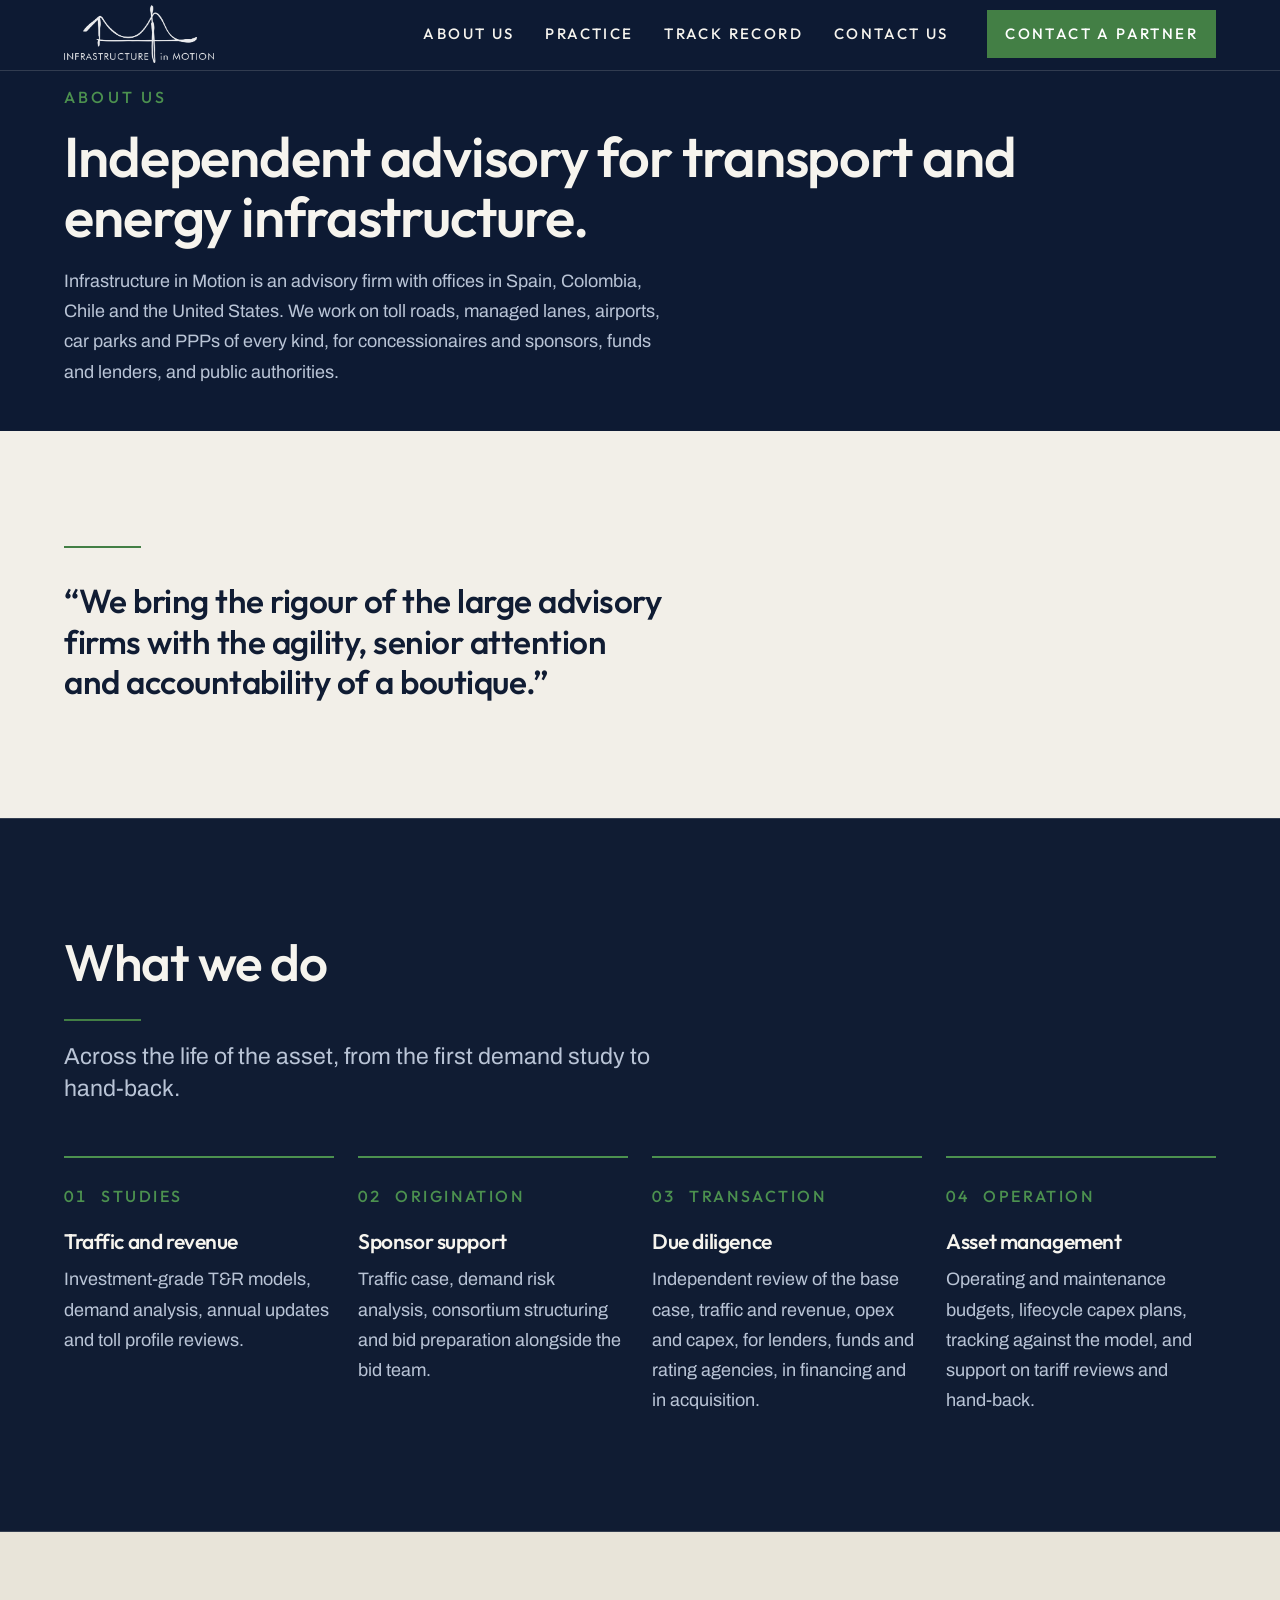
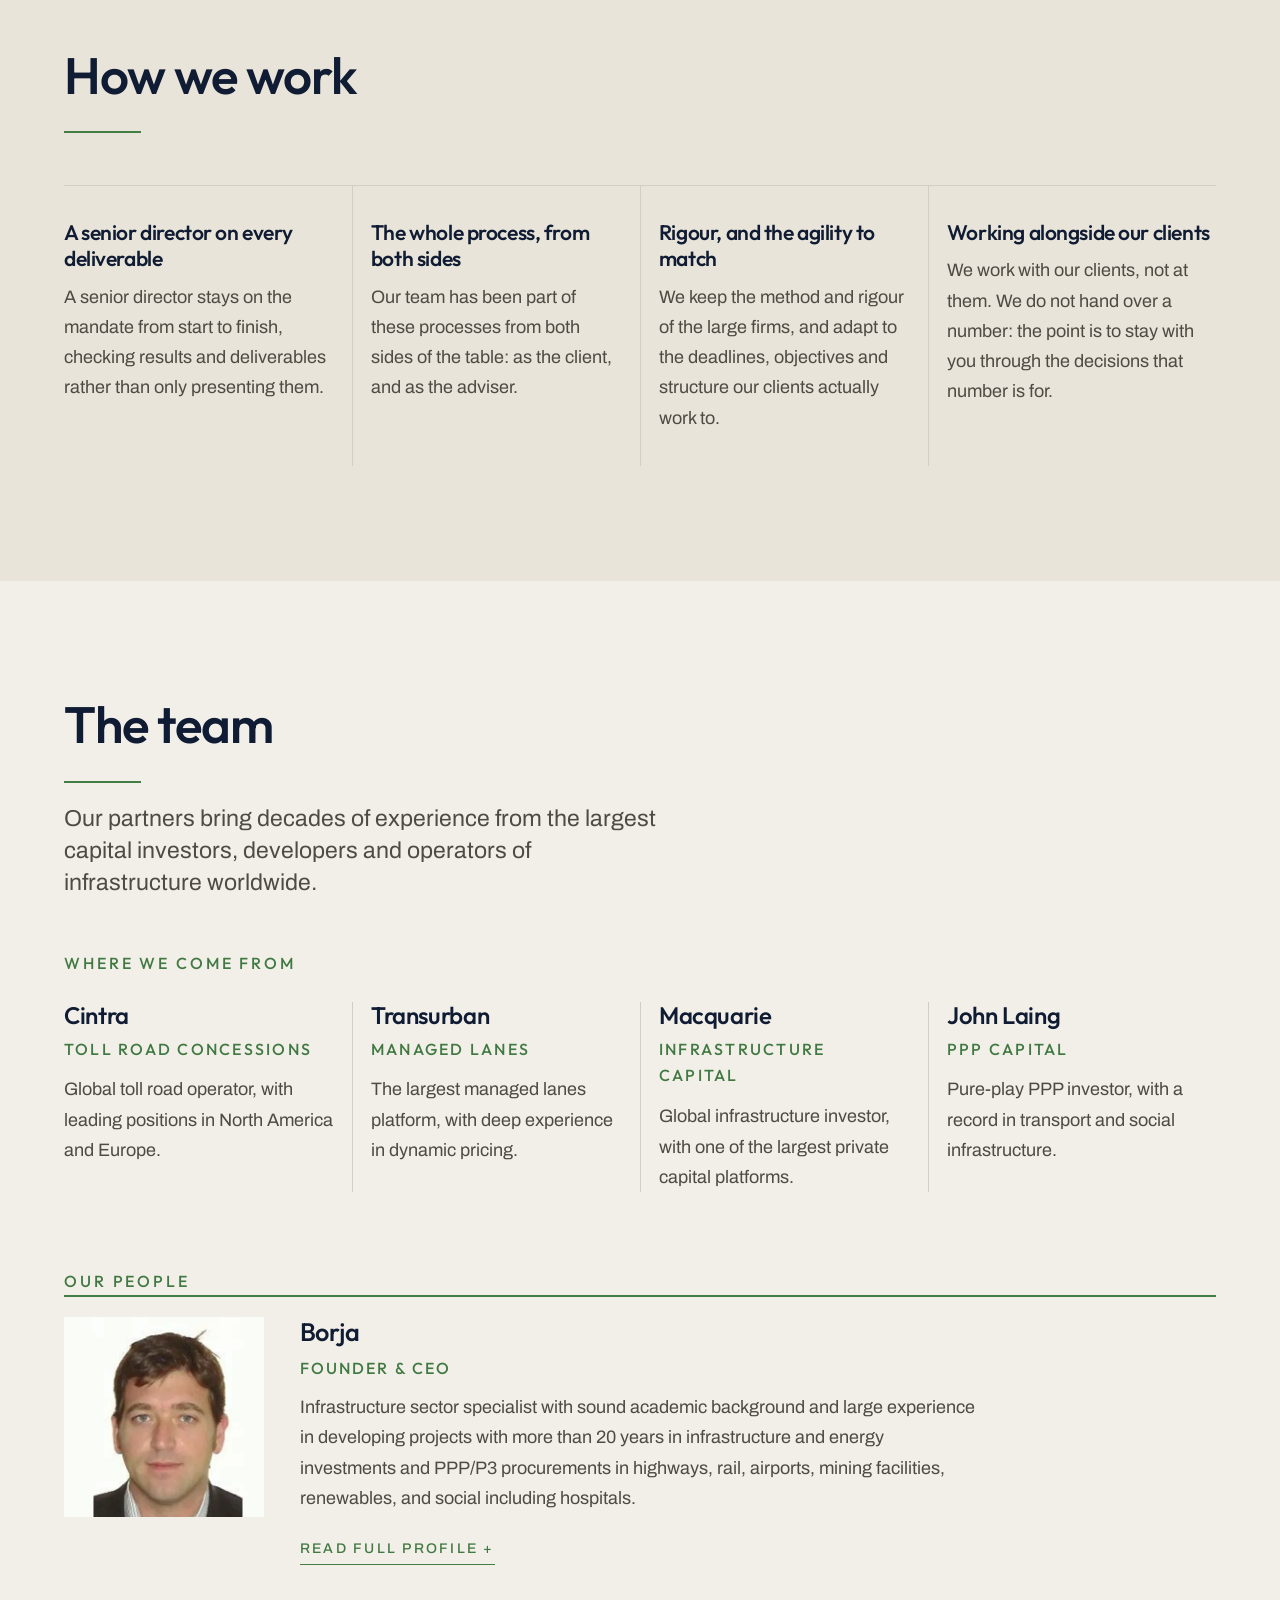
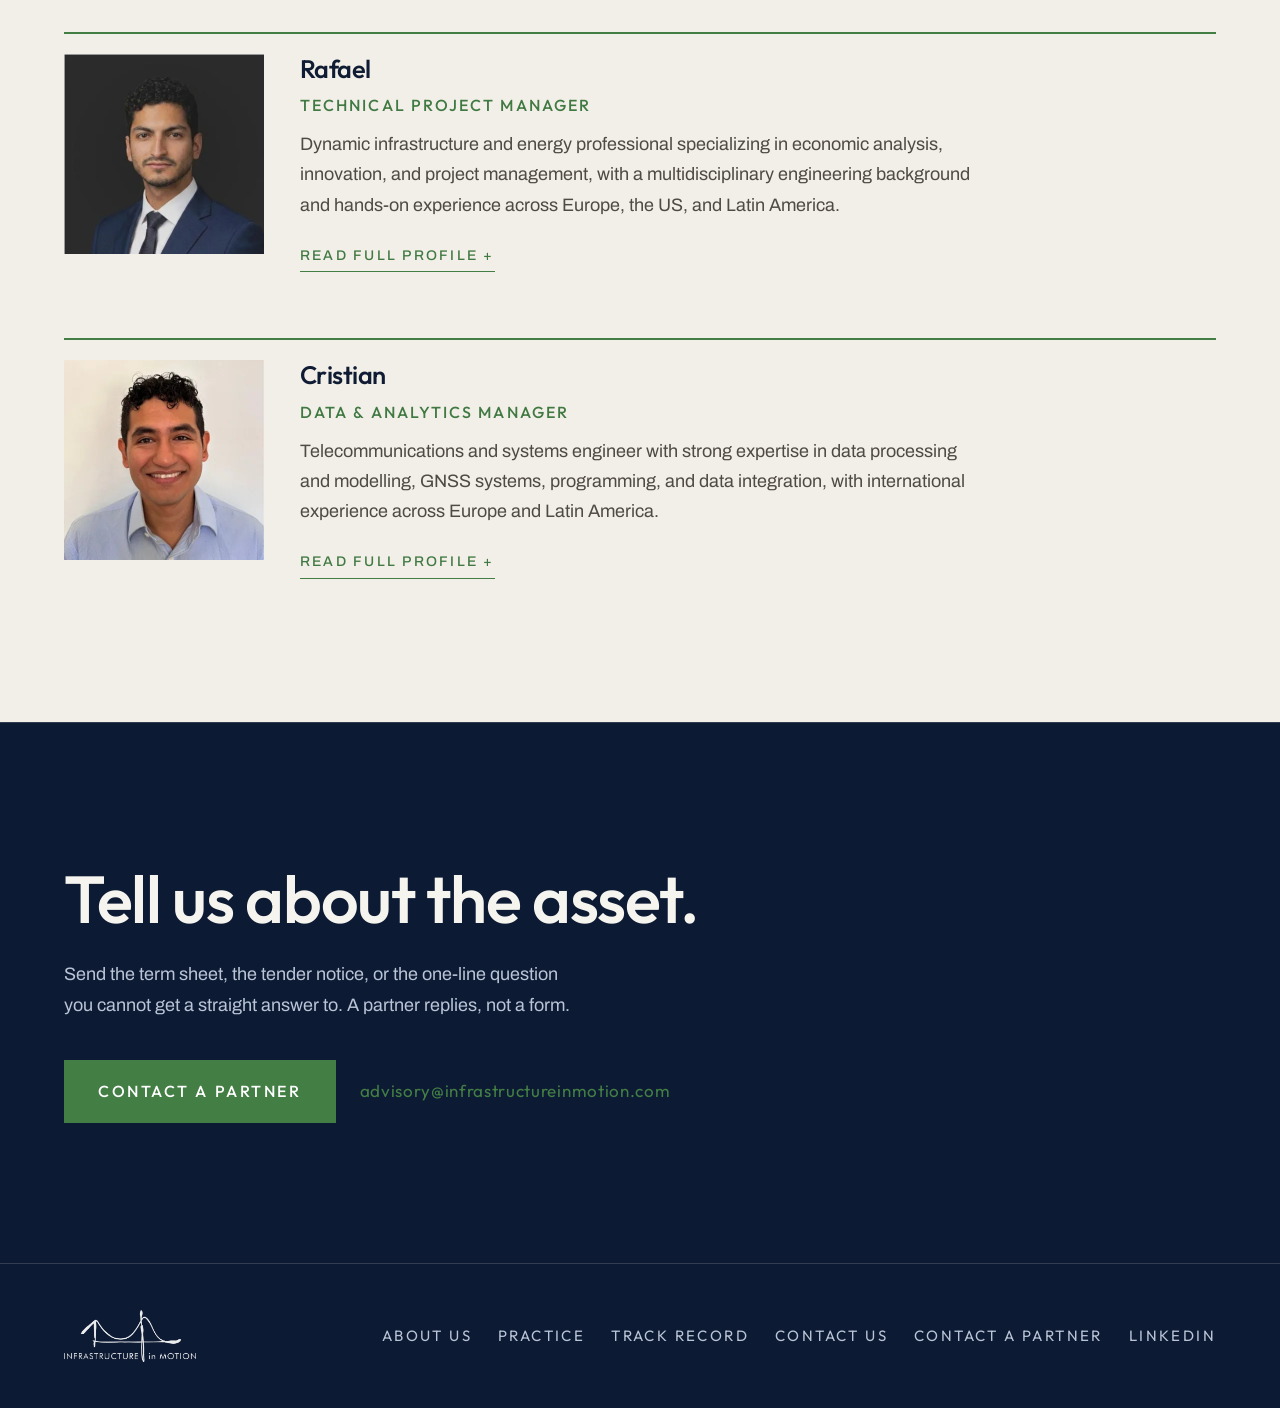
==== commit ffffacc8: "Add team profiles and LinkedIn links Replace the placeholder principals on the About page with Borja" ====
--- a/about.html
+++ b/about.html
@@ -144,7 +144,6 @@
     </div>
   </section>
 
-  <!-- ===== Principals. TODO: names, sectors and profile text are placeholders. -->
   <!-- ===== The team. One heading over two parts: where the partners came
        from, then the partners themselves. Same shape as Track record on the
        home page, which keeps this from being a fourth column grid in a row.
@@ -186,27 +185,108 @@
       </li>
     </ul>
 
-    <h3 class="work__subtitle work__subtitle--spaced reveal">Principals</h3>
+    <h3 class="work__subtitle work__subtitle--spaced reveal">Our people</h3>
     <ul class="people">
       <li class="person reveal" style="--i:0">
-        <h3 class="person__name">Partner Name</h3>
-        <p class="person__role"><span>Sector 1</span><span>Madrid</span></p>
-        <p class="person__bio">Profile description</p>
+        <img class="person__photo" src="assets/photos/team-borja.webp" alt="Borja"
+          width="400" height="400" loading="lazy" decoding="async">
+        <div class="person__text">
+          <h3 class="person__name">Borja</h3>
+          <p class="person__role"><span>Founder &amp; CEO</span></p>
+          <p class="person__bio">Infrastructure sector specialist with sound academic background
+            and large experience in developing projects with more than 20 years in
+            infrastructure and energy investments and PPP/P3 procurements in highways, rail,
+            airports, mining facilities, renewables, and social including hospitals.</p>
+          <details class="person__more">
+            <summary><span class="person__open">Read full profile</span><span class="person__close">Show less</span></summary>
+            <p class="person__bio">Borja founded Infrastructure in Motion in 2023 focused on
+              advising funds, investment banks, lenders and investors in the infrastructure and
+              energy sector. IIM is advising Macquarie among other funds along several
+              investments in USA and LATAM and assisting EU investors and EPC contractors to
+              attain opportunities in Latam, Europe and Africa. Borja has a large and relevant
+              experience in conducting Traffic and Revenue studies and Technical DD.
+              Infrastructure in Motion has recently partnered with FES, one of the largest
+              developers of renewables in UK, to develop DES, BEES and hydrogen opportunities in
+              Europe and Australia. Infrastructure in Motion is as well participating in Fiber
+              Optical and Data Room projects in Chile in conjunction with the main local
+              operators.</p>
+            <p class="person__bio">Borja previously worked for Macquarie Capital as Vice
+              President since 2019 in LATAM and North America. In Macquarie Borja led technical
+              and Traffic and Revenues department and supported business development to
+              originate and deliver new projects and opportunities.</p>
+            <p class="person__bio">Before joining Macquarie, Borja led the Traffic and Revenue
+              department in Cintra-Ferrovial (US and Europe) for 8 years working on traffic
+              demand risk projects including Managed Lanes with dynamic pricing (NTE, LBJ, I66,
+              I77 and 407 in Canada). In addition, more than 10 years of successful experience
+              in advising and delivering high quality projects for equity investors and public
+              sector clients for many transportation assets in North America, Europe, Australia
+              and Africa.</p>
+            <p class="person__bio">His experience covers large transport projects, commercial
+              and business development, contract negotiations (CA, EPC contracts, EPC
+              procurements) leadership of numerous traffic and revenue forecasting studies for
+              Toll Roads, Managed Lanes, Airports, Rail, Metro, hospitals, LRT and BRT projects
+              and renewables, smart cities and digital integration. These have been undertaken
+              for the private sector, financial institutions, and public stakeholders.</p>
+            <p class="person__bio">Borja holds a PhD in Civil Engineering (Transportation) and
+              an MS in Civil Engineering from University of Roma TRE, and a BSc in Engineering
+              from Institut National des Sciences Appliqu&eacute;es &ndash; National Institute
+              of Applied Sciences.</p>
+          </details>
+        </div>
       </li>
       <li class="person reveal" style="--i:1">
-        <h3 class="person__name">Partner Name</h3>
-        <p class="person__role"><span>Sector 2</span><span>Santiago</span></p>
-        <p class="person__bio">Profile description</p>
+        <img class="person__photo" src="assets/photos/team-rafael.webp" alt="Rafael"
+          width="400" height="400" loading="lazy" decoding="async">
+        <div class="person__text">
+          <h3 class="person__name">Rafael</h3>
+          <p class="person__role"><span>Technical Project Manager</span></p>
+          <p class="person__bio">Dynamic infrastructure and energy professional specializing
+            in economic analysis, innovation, and project management, with a
+            multidisciplinary engineering background and hands-on experience across Europe,
+            the US, and Latin America.</p>
+          <details class="person__more">
+            <summary><span class="person__open">Read full profile</span><span class="person__close">Show less</span></summary>
+            <p class="person__bio">At IIM, Rafael leads financial analysis of the project
+              portfolio, assesses viability, and prepares investor materials, and contributes
+              to EPC contract design and development.</p>
+            <p class="person__bio">He previously worked as Project Consultant and Chief
+              Engineer at InEnergy SpA (Santiago, Chile), as Project Engineer at the San
+              Antonio Port Authority (Chile) on a transport green hydrogen transition study, and
+              as an R&amp;D Engineer at the Marine Offshore Renewable Energy Lab in Turin,
+              Italy.</p>
+            <p class="person__bio">Rafael holds an MSc in Renewable Energy Systems from
+              Politecnico di Torino and an Industrial/Mechanical Engineering degree from
+              Pontificia Universidad Cat&oacute;lica de Chile. He has working proficiency in
+              Spanish, English, French and Italian.</p>
+          </details>
+        </div>
       </li>
       <li class="person reveal" style="--i:2">
-        <h3 class="person__name">Partner Name</h3>
-        <p class="person__role"><span>Sector 3</span><span>Washington DC</span></p>
-        <p class="person__bio">Profile description</p>
-      </li>
-      <li class="person reveal" style="--i:3">
-        <h3 class="person__name">Partner Name</h3>
-        <p class="person__role"><span>Sector 4</span><span>Bogot&aacute;</span></p>
-        <p class="person__bio">Profile description</p>
+        <img class="person__photo" src="assets/photos/team-cristian.webp" alt="Cristian"
+          width="400" height="400" loading="lazy" decoding="async">
+        <div class="person__text">
+          <h3 class="person__name">Cristian</h3>
+          <p class="person__role"><span>Data &amp; Analytics Manager</span></p>
+          <p class="person__bio">Telecommunications and systems engineer with strong
+            expertise in data processing and modelling, GNSS systems, programming, and data
+            integration, with international experience across Europe and Latin America.</p>
+          <details class="person__more">
+            <summary><span class="person__open">Read full profile</span><span class="person__close">Show less</span></summary>
+            <p class="person__bio">At IIM, Cristian leads the engineering effort behind
+              congestion mapping, origin-destination (OD) analysis, and automation of T&amp;R
+              modelling processes, enhancing the accuracy and efficiency of traffic and
+              mobility studies across IIM&rsquo;s portfolio.</p>
+            <p class="person__bio">He has strong experience in geospatial processing of
+              traffic datasets (GPKG/Shapefile), station-to-segment mapping and corridor
+              visualization. He previously worked in Italy as a System Test &amp; Integration
+              Engineer and as a Full Stack Developer on a geospatial platform, developing
+              GNSS-based navigational algorithms.</p>
+            <p class="person__bio">Cristian holds an MSc in Communications and Computer
+              Networks from Politecnico di Torino and an Electrical Engineering degree from
+              Pontificia Universidad Cat&oacute;lica de Chile. He has working proficiency in
+              Spanish, English and Italian.</p>
+          </details>
+        </div>
       </li>
     </ul>
   </section>
@@ -232,6 +312,7 @@
       <a href="mandates.html">Track Record</a>
       <a href="contact.html">Contact us</a>
       <a href="mailto:advisory@infrastructureinmotion.com">Contact a partner</a>
+      <a href="https://www.linkedin.com/company/infrastructure-in-motion/" target="_blank" rel="noopener">LinkedIn</a>
     </nav>
   </div>
 </footer>
--- a/styles.css
+++ b/styles.css
@@ -382,8 +382,16 @@
    flush against the 2px accent rule under the heading, and ran the full width
    of the page: a 1300px measure at 17px is roughly twice a readable line. */
 .lede {
-  max-width: 62ch;
+  /* A standfirst under a section title, so it sits between the title and the
+     body text rather than at body size. It had no font-size at all, which is
+     why it read as an ordinary paragraph under a 52px heading.
+
+     The measure comes down as the size goes up: 62ch at 26px is an 830px
+     line, which is far too long to track. */
+  max-width: 46ch;
   margin: clamp(14px, 1.6vw, 20px) 0 0;
+  font-size: clamp(1.25rem, 1.8vw, 1.625rem);
+  line-height: 1.38;
 }
 
 .acc { border-bottom: 1px solid var(--rule); }
@@ -474,6 +482,16 @@
 }
 .more a { padding-bottom: 4px; border-bottom: 1px solid var(--accent); }
 
+.social {
+  margin-top: clamp(22px, 2.6vw, 30px);
+  font-size: 1rem;
+  font-weight: 500;
+  text-transform: uppercase;
+  letter-spacing: 0.16em;
+}
+.social a { color: var(--link); padding-bottom: 4px; border-bottom: 1px solid var(--accent); }
+.social a:hover { color: var(--accent); }
+
 /* ---------- Principals -------------------------------------------------- */
 
 .people {
@@ -499,7 +517,7 @@
   letter-spacing: 0.13em;
 }
 
-.person__bio { font-size: 1.0625rem; }
+.person__bio { font-size: clamp(1.125rem, 1.35vw, 1.25rem); }
 
 /* ---------- Offices band ------------------------------------------------ */
 
@@ -1365,7 +1383,7 @@
 .phases {
   display: grid;
   grid-template-columns: repeat(4, minmax(0, 1fr));
-  gap: 0 clamp(20px, 2.4vw, 40px);
+  gap: 0 clamp(18px, 1.9vw, 32px);
   margin: 0;
   padding: 0;
   list-style: none;
@@ -1403,11 +1421,11 @@
 .phase__body {
   margin: 0;
   max-width: 34ch;
-  font-size: 1.0625rem;
+  font-size: clamp(1.125rem, 1.35vw, 1.25rem);
   color: var(--on-dark-dim);
 }
 
-@media (max-width: 1100px) {
+@media (max-width: 1239px) {
   .phases { grid-template-columns: repeat(2, minmax(0, 1fr)); row-gap: clamp(28px, 4vw, 44px); }
 }
 
@@ -1475,7 +1493,7 @@
 }
 
 .origin {
-  padding: 0 clamp(18px, 1.8vw, 28px);
+  padding: 0 clamp(14px, 1.4vw, 22px);
   border-left: 1px solid var(--rule);
 }
 .origin:first-child {
@@ -1507,13 +1525,14 @@
 .origin__body {
   margin: 0;
   max-width: 32ch;
+  font-size: clamp(1.125rem, 1.35vw, 1.25rem);
 }
 
 /* The second subhead in the section needs air above it; the first sits right
    under the lede. */
 .work__subtitle--spaced { margin-top: clamp(44px, 6vw, 76px); }
 
-@media (max-width: 1100px) {
+@media (max-width: 1239px) {
   .origins { grid-template-columns: repeat(2, minmax(0, 1fr)); row-gap: clamp(26px, 3.5vw, 38px); }
   .origin:nth-child(odd) { padding-left: 0; border-left: 0; }
   .origin:nth-child(even) { padding-right: 0; }
@@ -1543,7 +1562,7 @@
 }
 
 .value {
-  padding: clamp(24px, 2.6vw, 36px) clamp(18px, 1.8vw, 28px);
+  padding: clamp(24px, 2.6vw, 36px) clamp(14px, 1.4vw, 22px);
   border-left: 1px solid var(--rule);
 }
 
@@ -1564,12 +1583,12 @@
 .value__body {
   margin: 0;
   max-width: 34ch;
-  font-size: 1.0625rem;
+  font-size: clamp(1.125rem, 1.35vw, 1.25rem);
 }
 
 /* Two up, then one. Below four columns the left-hand card is no longer the
    only one on its row, so the edge rules have to be recomputed. */
-@media (max-width: 1100px) {
+@media (max-width: 1239px) {
   .values { grid-template-columns: repeat(2, minmax(0, 1fr)); }
 
   .value { border-top: 1px solid var(--rule); }
@@ -1630,7 +1649,64 @@
   line-height: 1.2;
 }
 
-.person__bio { max-width: 46ch; }
+.person__bio { max-width: 68ch; }
+.person__bio + .person__bio { margin-top: 0.9em; }
+
+/* ---------- Principals, with portraits ---------------------------------- */
+
+/* The bios run to several paragraphs, so one person per row: portrait
+   beside the text from tablet width up, above it on phones. */
+.people { grid-template-columns: 1fr; }
+
+.person {
+  display: grid;
+  grid-template-columns: 1fr;
+  gap: 20px;
+  align-items: start;
+}
+
+.person__photo {
+  display: block;
+  width: clamp(140px, 22vw, 200px);
+  height: auto;
+  aspect-ratio: 1;
+  object-fit: cover;
+  background: var(--tint);
+}
+
+/* First paragraph always shows; the rest opens on request. */
+.person__more {
+  display: flex;
+  flex-direction: column;
+  margin-top: 1.4em;
+}
+.person__more .person__bio { margin-top: 0; margin-bottom: 0.9em; }
+
+/* Once open, the toggle moves below the text it revealed. */
+.person__more summary {
+  order: 1;
+  width: max-content;
+  cursor: pointer;
+  list-style: none;
+  padding-bottom: 4px;
+  border-bottom: 1px solid var(--accent);
+  color: var(--link);
+  font-size: 0.875rem;
+  font-weight: 500;
+  text-transform: uppercase;
+  letter-spacing: 0.16em;
+}
+.person__more summary::-webkit-details-marker { display: none; }
+.person__more summary::after { content: " +"; }
+.person__more[open] summary::after { content: " \2212"; }
+.person__more .person__close,
+.person__more[open] .person__open { display: none; }
+.person__more[open] .person__close { display: inline; }
+
+@media (min-width: 700px) {
+  .person { grid-template-columns: 200px minmax(0, 1fr); gap: 36px; }
+  .person__photo { width: 100%; }
+}
 
 /* ---------- Mandate rail cards, typographic ----------------------------- */
 
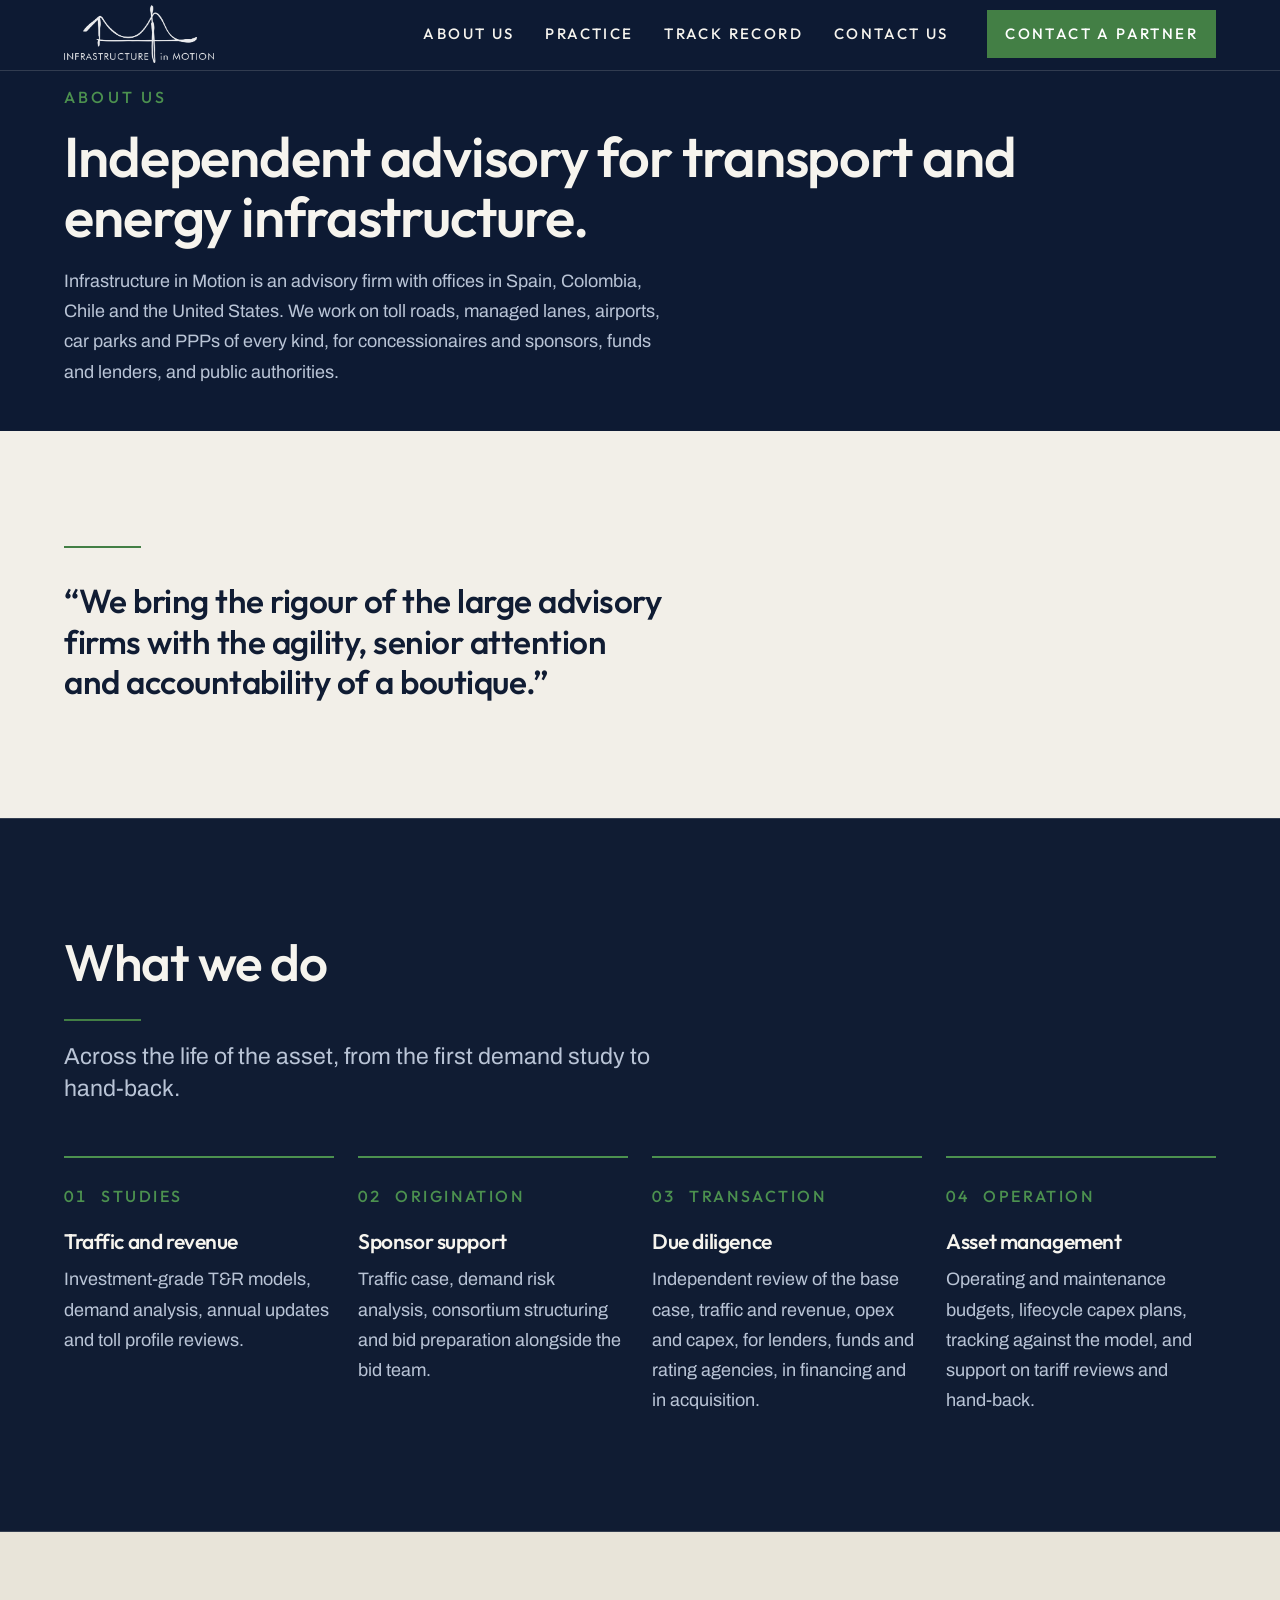
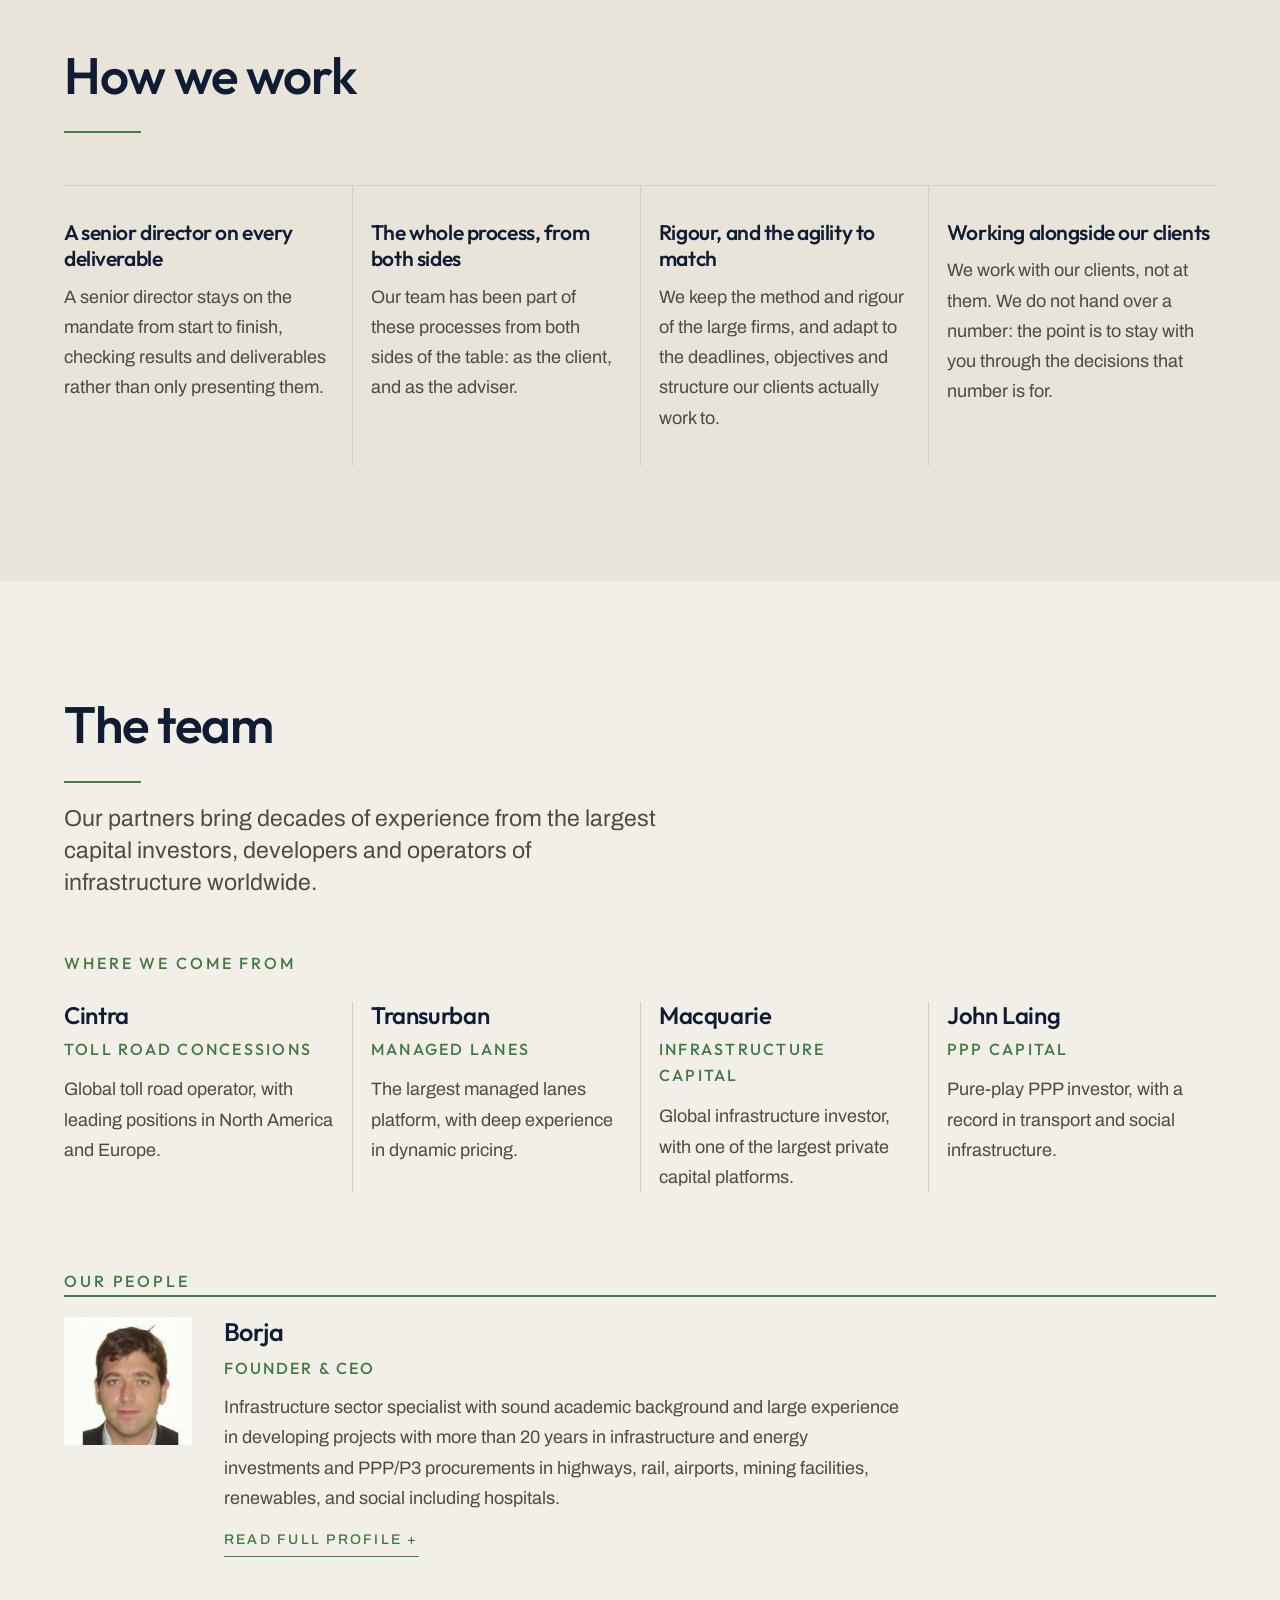
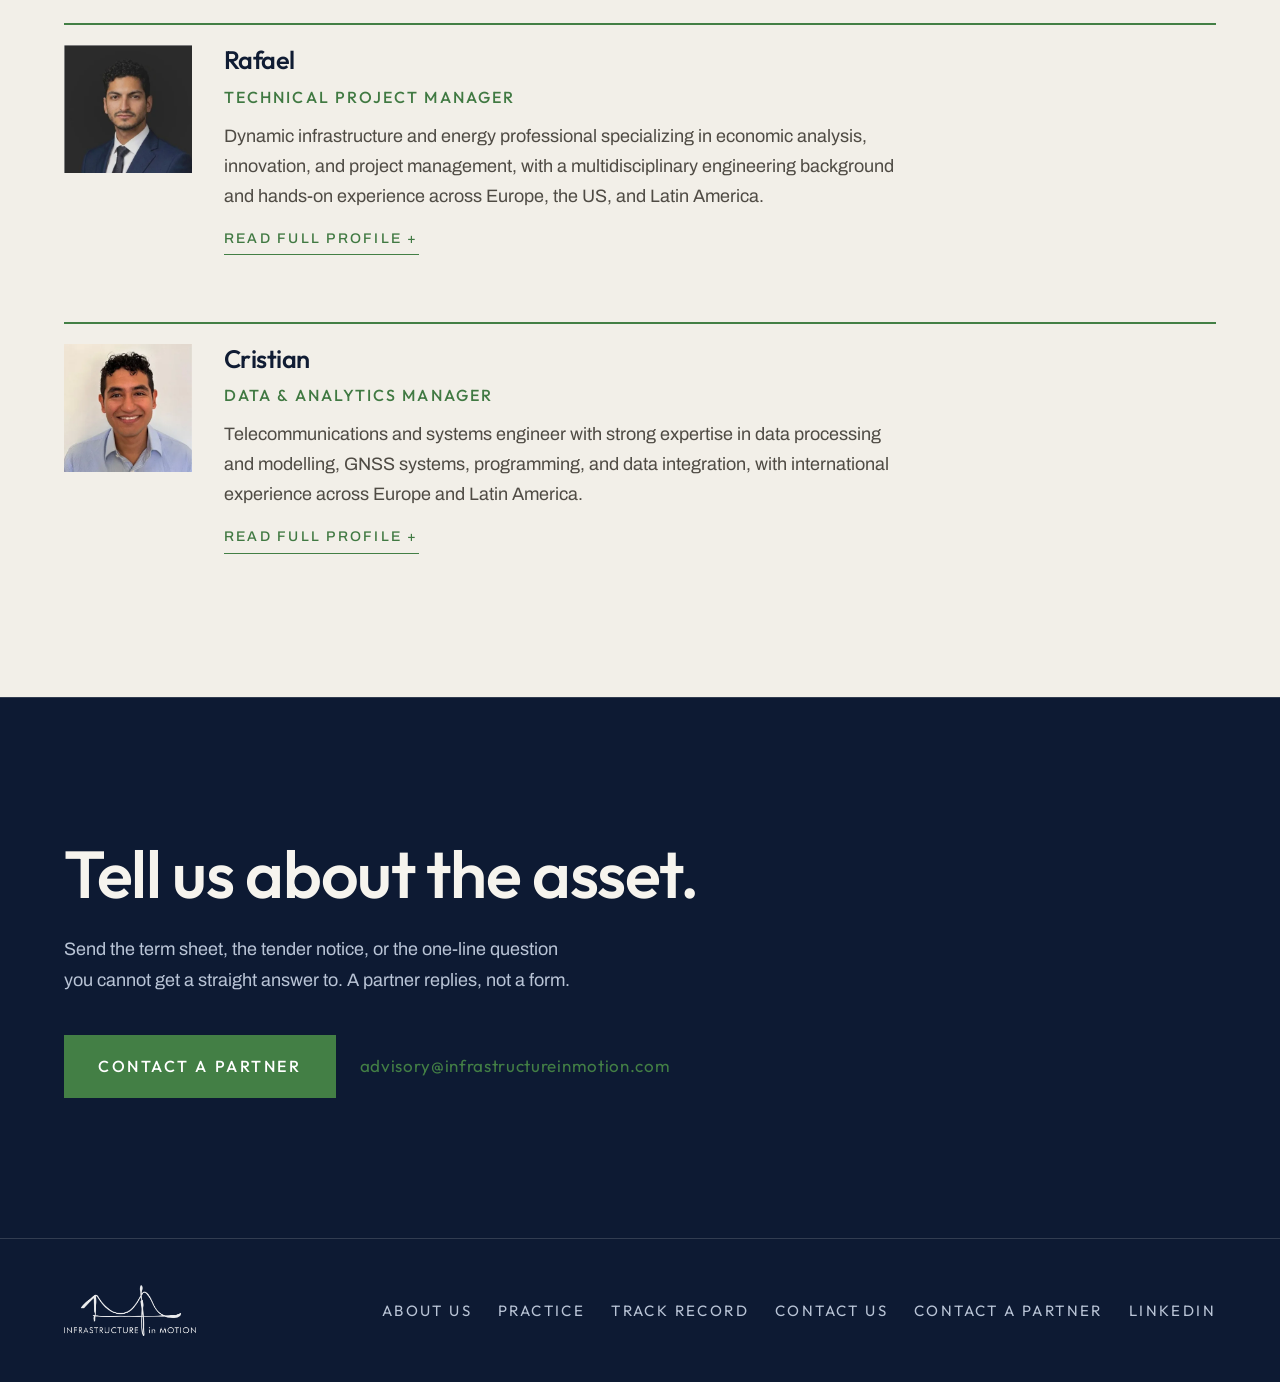
==== commit 7f4e9c87: "Shrink team portraits and rework the bio toggle Portraits drop to 128px (96px on phones). The bio to" ====
--- a/about.html
+++ b/about.html
@@ -197,8 +197,7 @@
             and large experience in developing projects with more than 20 years in
             infrastructure and energy investments and PPP/P3 procurements in highways, rail,
             airports, mining facilities, renewables, and social including hospitals.</p>
-          <details class="person__more">
-            <summary><span class="person__open">Read full profile</span><span class="person__close">Show less</span></summary>
+          <div class="person__more" id="bio-borja">
             <p class="person__bio">Borja founded Infrastructure in Motion in 2023 focused on
               advising funds, investment banks, lenders and investors in the infrastructure and
               energy sector. IIM is advising Macquarie among other funds along several
@@ -231,7 +230,9 @@
               an MS in Civil Engineering from University of Roma TRE, and a BSc in Engineering
               from Institut National des Sciences Appliqu&eacute;es &ndash; National Institute
               of Applied Sciences.</p>
-          </details>
+          </div>
+          <button class="person__toggle" type="button" aria-controls="bio-borja"
+            aria-expanded="true" hidden>Read full profile</button>
         </div>
       </li>
       <li class="person reveal" style="--i:1">
@@ -244,8 +245,7 @@
             in economic analysis, innovation, and project management, with a
             multidisciplinary engineering background and hands-on experience across Europe,
             the US, and Latin America.</p>
-          <details class="person__more">
-            <summary><span class="person__open">Read full profile</span><span class="person__close">Show less</span></summary>
+          <div class="person__more" id="bio-rafael">
             <p class="person__bio">At IIM, Rafael leads financial analysis of the project
               portfolio, assesses viability, and prepares investor materials, and contributes
               to EPC contract design and development.</p>
@@ -258,7 +258,9 @@
               Politecnico di Torino and an Industrial/Mechanical Engineering degree from
               Pontificia Universidad Cat&oacute;lica de Chile. He has working proficiency in
               Spanish, English, French and Italian.</p>
-          </details>
+          </div>
+          <button class="person__toggle" type="button" aria-controls="bio-rafael"
+            aria-expanded="true" hidden>Read full profile</button>
         </div>
       </li>
       <li class="person reveal" style="--i:2">
@@ -270,8 +272,7 @@
           <p class="person__bio">Telecommunications and systems engineer with strong
             expertise in data processing and modelling, GNSS systems, programming, and data
             integration, with international experience across Europe and Latin America.</p>
-          <details class="person__more">
-            <summary><span class="person__open">Read full profile</span><span class="person__close">Show less</span></summary>
+          <div class="person__more" id="bio-cristian">
             <p class="person__bio">At IIM, Cristian leads the engineering effort behind
               congestion mapping, origin-destination (OD) analysis, and automation of T&amp;R
               modelling processes, enhancing the accuracy and efficiency of traffic and
@@ -285,7 +286,9 @@
               Networks from Politecnico di Torino and an Electrical Engineering degree from
               Pontificia Universidad Cat&oacute;lica de Chile. He has working proficiency in
               Spanish, English and Italian.</p>
-          </details>
+          </div>
+          <button class="person__toggle" type="button" aria-controls="bio-cristian"
+            aria-expanded="true" hidden>Read full profile</button>
         </div>
       </li>
     </ul>
--- a/styles.css
+++ b/styles.css
@@ -1667,44 +1667,39 @@
 
 .person__photo {
   display: block;
-  width: clamp(140px, 22vw, 200px);
+  width: 96px;
   height: auto;
   aspect-ratio: 1;
   object-fit: cover;
   background: var(--tint);
 }
 
-/* First paragraph always shows; the rest opens on request. */
-.person__more {
-  display: flex;
-  flex-direction: column;
-  margin-top: 1.4em;
-}
-.person__more .person__bio { margin-top: 0; margin-bottom: 0.9em; }
-
-/* Once open, the toggle moves below the text it revealed. */
-.person__more summary {
-  order: 1;
-  width: max-content;
-  cursor: pointer;
-  list-style: none;
-  padding-bottom: 4px;
+/* First paragraph always shows; main.js hides the rest behind a toggle.
+   Without JavaScript the whole bio shows and the toggle stays hidden. */
+.person__more { margin-top: 0.9em; }
+.person { scroll-margin-top: calc(var(--nav-h) + 12px); }
+.person__more[hidden] { display: none; }
+
+.person__toggle {
+  margin-top: 1.1em;
+  padding: 0 0 4px;
+  border: 0;
   border-bottom: 1px solid var(--accent);
+  background: none;
   color: var(--link);
+  font: inherit;
   font-size: 0.875rem;
   font-weight: 500;
   text-transform: uppercase;
   letter-spacing: 0.16em;
-}
-.person__more summary::-webkit-details-marker { display: none; }
-.person__more summary::after { content: " +"; }
-.person__more[open] summary::after { content: " \2212"; }
-.person__more .person__close,
-.person__more[open] .person__open { display: none; }
-.person__more[open] .person__close { display: inline; }
+  cursor: pointer;
+}
+.person__toggle:hover { color: var(--accent); }
+.person__toggle::after { content: " +"; }
+.person__toggle[aria-expanded="true"]::after { content: " 2"; }
 
 @media (min-width: 700px) {
-  .person { grid-template-columns: 200px minmax(0, 1fr); gap: 36px; }
+  .person { grid-template-columns: 128px minmax(0, 1fr); gap: 32px; }
   .person__photo { width: 100%; }
 }
 
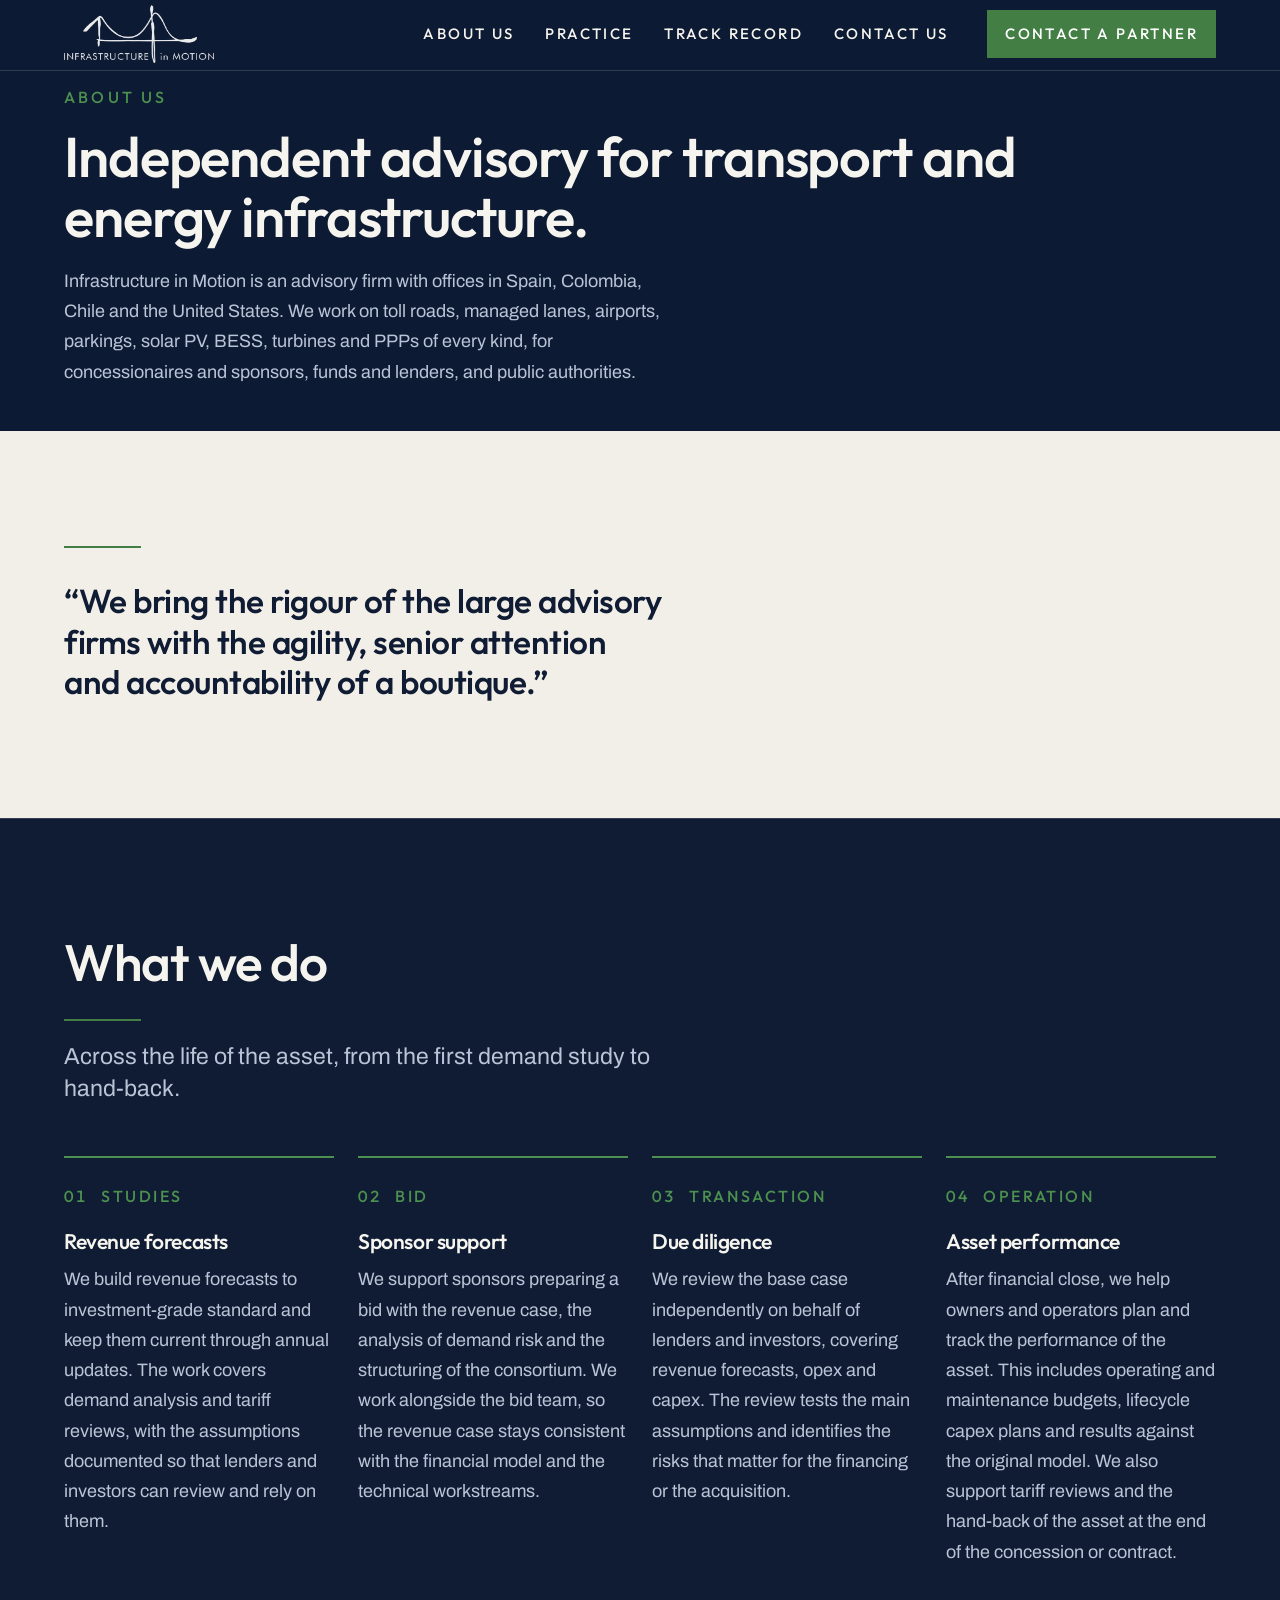
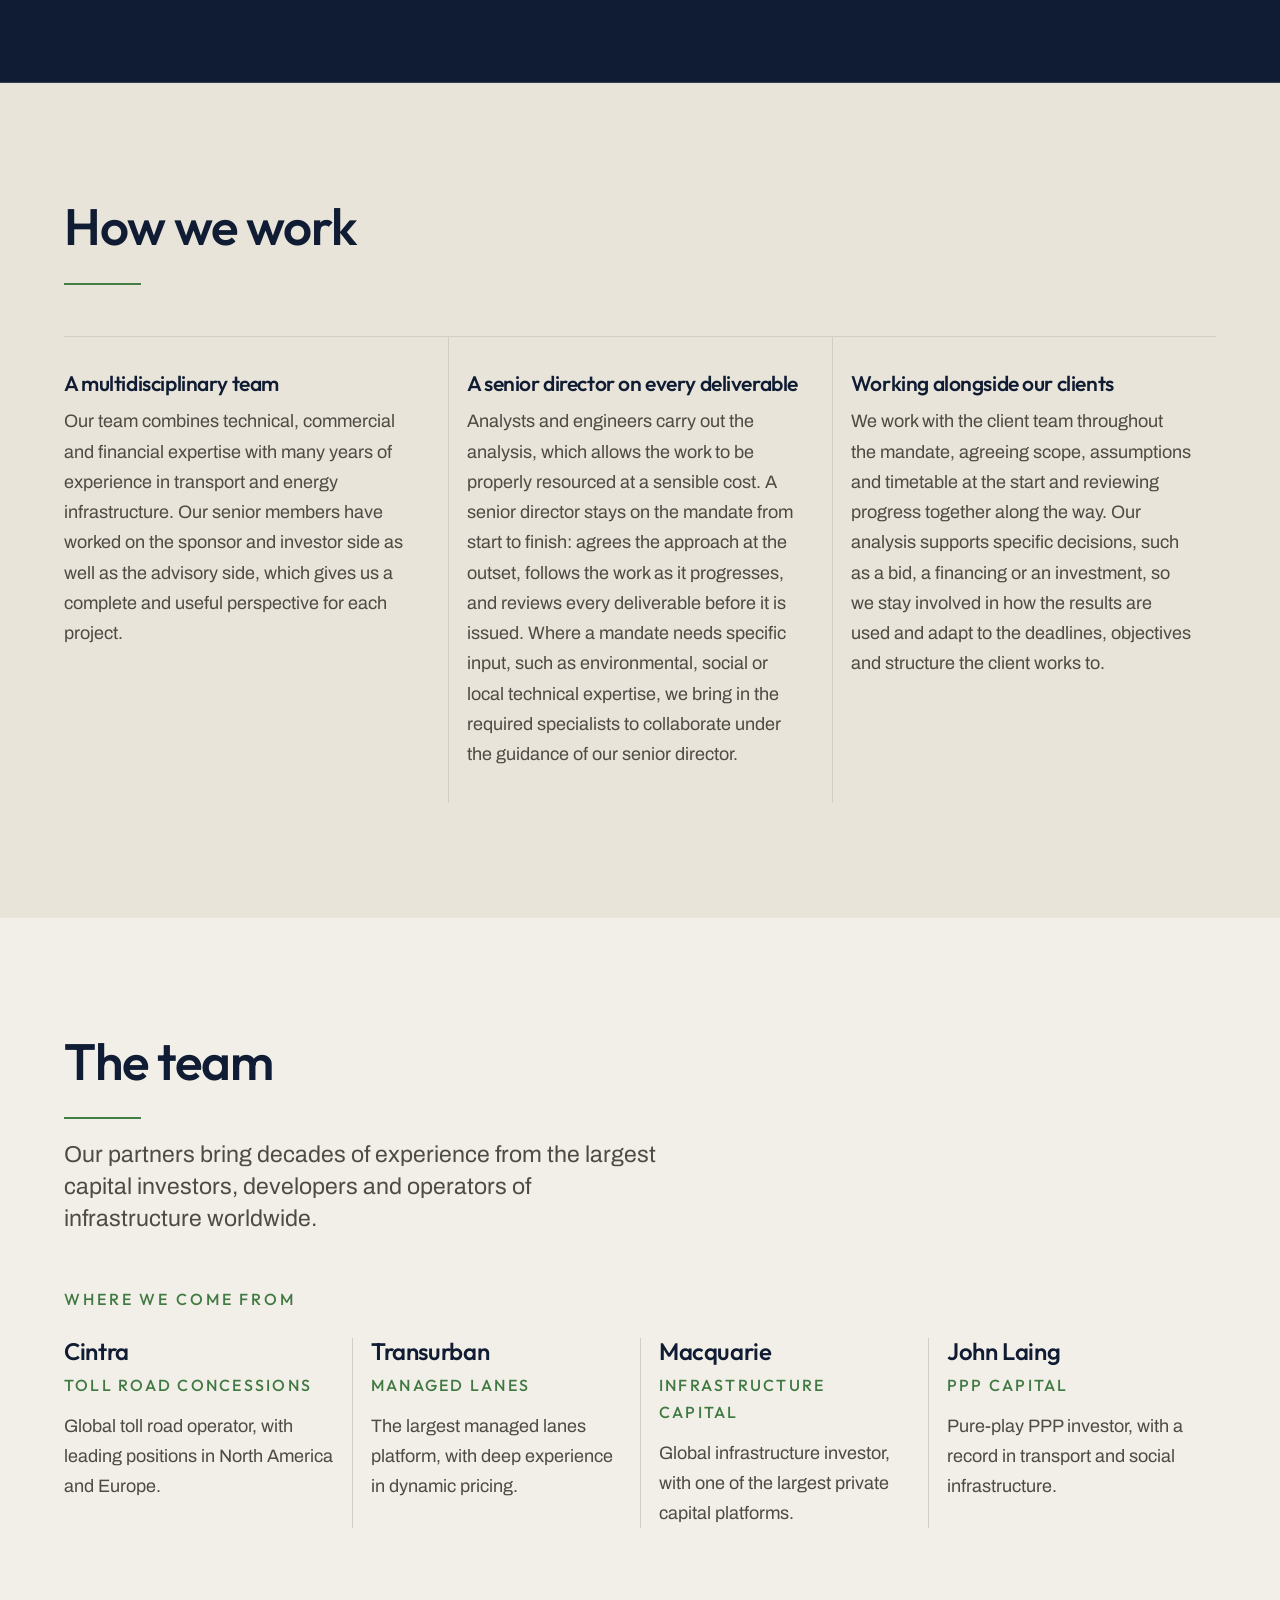
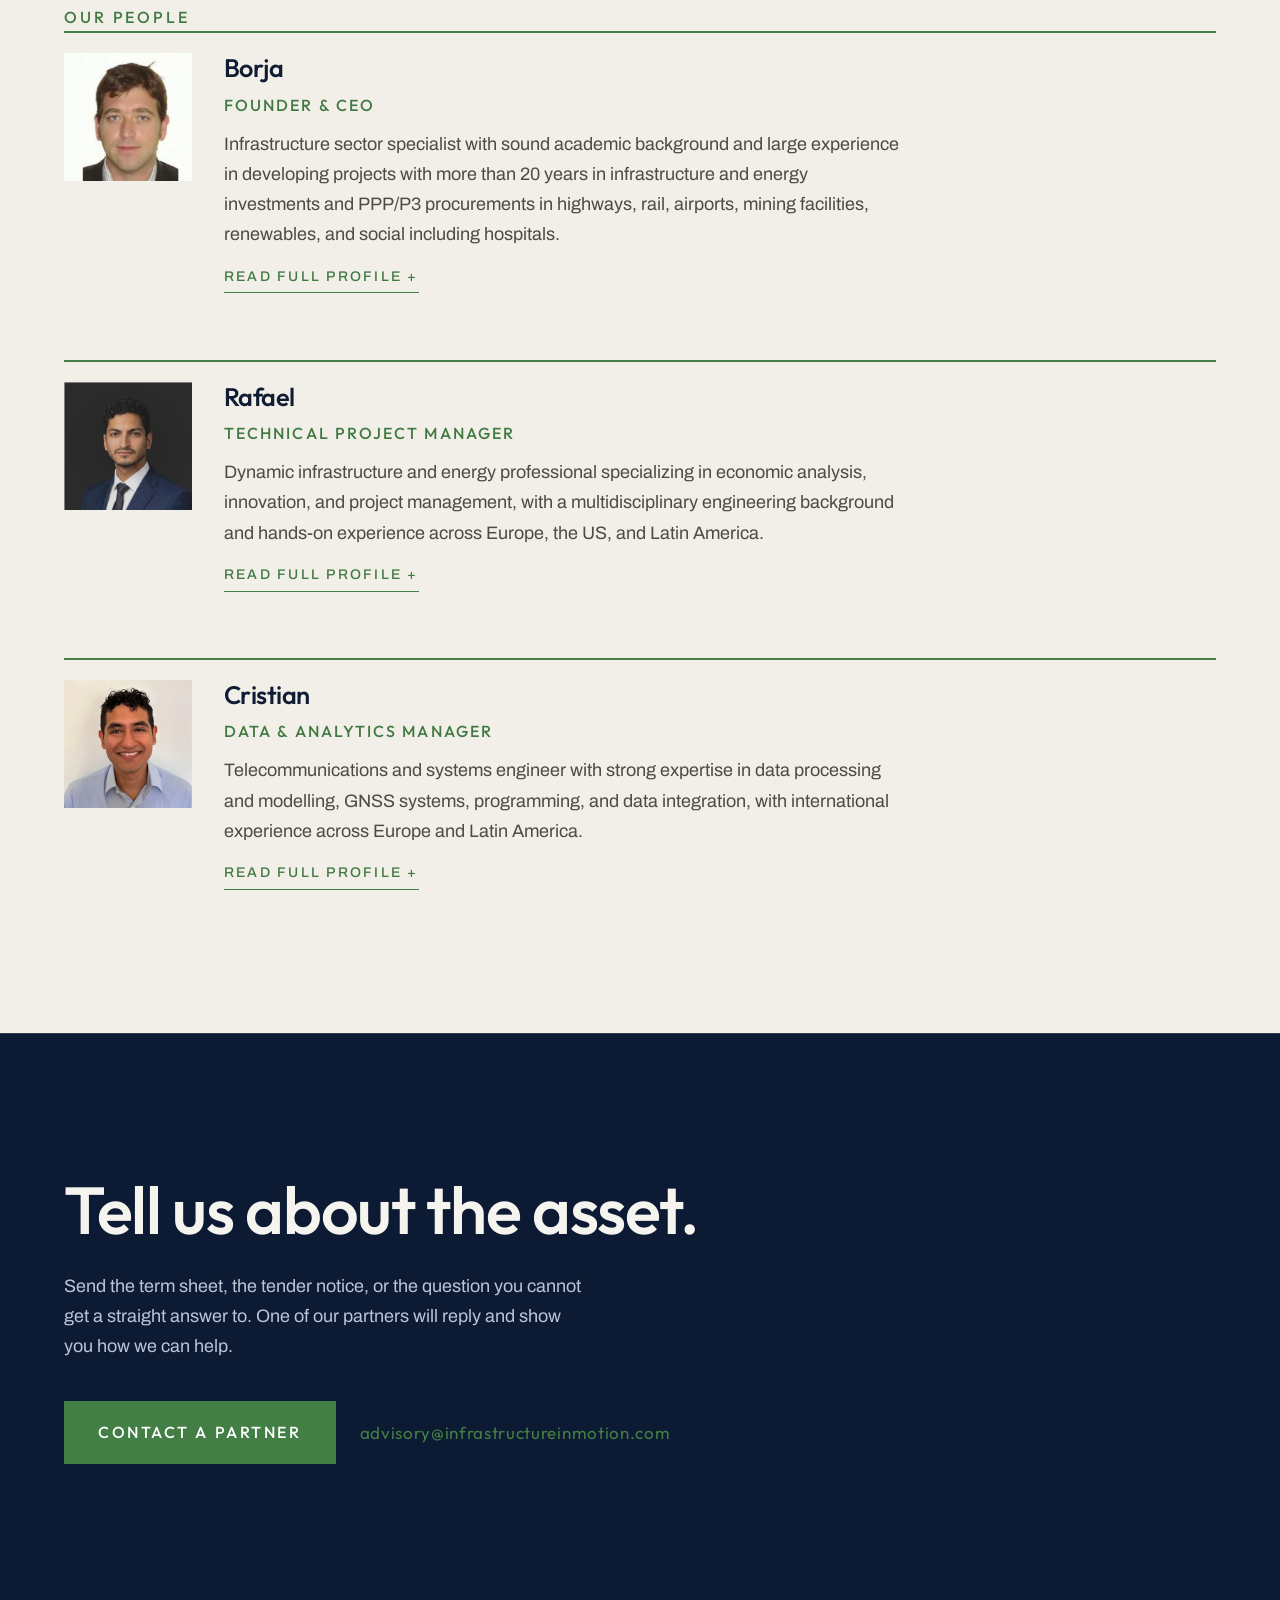
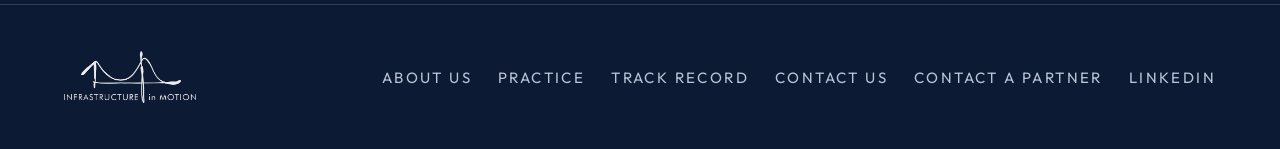
==== commit 26d214e0: "Update site copy from the November content review Home: new tagline and description, 40+ mandates, l" ====
--- a/about.html
+++ b/about.html
@@ -27,7 +27,7 @@
 
 <header class="nav" id="nav">
   <div class="nav__inner">
-    <a class="nav__brand" href="#top" aria-label="Infrastructure in Motion, back to top">
+    <a class="nav__brand" href="index.html" aria-label="Infrastructure in Motion, home">
       <img src="assets/iim-logo.png" alt="Infrastructure in Motion" width="957" height="375">
     </a>
 
@@ -56,7 +56,7 @@
         energy infrastructure.</h1>
       <p class="phead__sub">Infrastructure in Motion is an advisory firm with offices in
         Spain, Colombia, Chile and the United States. We work on toll roads, managed
-        lanes, airports, car parks and PPPs of every kind, for concessionaires and
+        lanes, airports, parkings, solar PV, BESS, turbines and PPPs of every kind, for concessionaires and
         sponsors, funds and lenders, and public authorities.</p>
     </div>
   </section>
@@ -72,7 +72,7 @@
 
   <!-- ===== What we do. The four phases are the asset life in order, which is
        why they are numbered: 01 is where a mandate starts and 04 is where it
-       ends. Supplied by the firm, translated from the Spanish original. ===== -->
+       ends. Text supplied by the firm (website content review, November 2026). ===== -->
   <section class="section section--dark" id="services">
     <div class="section__inner">
       <div class="section__head reveal">
@@ -83,63 +83,72 @@
       <ol class="phases">
         <li class="phase reveal" style="--i:0">
           <p class="phase__step"><span class="phase__n">01</span>Studies</p>
-          <h3 class="phase__title">Traffic and revenue</h3>
-          <p class="phase__body">Investment-grade T&amp;R models, demand analysis, annual
-            updates and toll profile reviews.</p>
+          <h3 class="phase__title">Revenue forecasts</h3>
+          <p class="phase__body">We build revenue forecasts to investment-grade standard and
+            keep them current through annual updates. The work covers demand analysis and
+            tariff reviews, with the assumptions documented so that lenders and investors
+            can review and rely on them.</p>
         </li>
         <li class="phase reveal" style="--i:1">
-          <p class="phase__step"><span class="phase__n">02</span>Origination</p>
+          <p class="phase__step"><span class="phase__n">02</span>Bid</p>
           <h3 class="phase__title">Sponsor support</h3>
-          <p class="phase__body">Traffic case, demand risk analysis, consortium structuring
-            and bid preparation alongside the bid team.</p>
+          <p class="phase__body">We support sponsors preparing a bid with the revenue case, the
+            analysis of demand risk and the structuring of the consortium. We work alongside
+            the bid team, so the revenue case stays consistent with the financial model and
+            the technical workstreams.</p>
         </li>
         <li class="phase reveal" style="--i:2">
           <p class="phase__step"><span class="phase__n">03</span>Transaction</p>
           <h3 class="phase__title">Due diligence</h3>
-          <p class="phase__body">Independent review of the base case, traffic and revenue,
-            opex and capex, for lenders, funds and rating agencies, in financing and in
+          <p class="phase__body">We review the base case independently on behalf of lenders and
+            investors, covering revenue forecasts, opex and capex. The review tests the main
+            assumptions and identifies the risks that matter for the financing or the
             acquisition.</p>
         </li>
         <li class="phase reveal" style="--i:3">
           <p class="phase__step"><span class="phase__n">04</span>Operation</p>
-          <h3 class="phase__title">Asset management</h3>
-          <p class="phase__body">Operating and maintenance budgets, lifecycle capex plans,
-            tracking against the model, and support on tariff reviews and hand-back.</p>
+          <h3 class="phase__title">Asset performance</h3>
+          <p class="phase__body">After financial close, we help owners and operators plan and
+            track the performance of the asset. This includes operating and maintenance
+            budgets, lifecycle capex plans and results against the original model. We also
+            support tariff reviews and the hand-back of the asset at the end of the
+            concession or contract.</p>
         </li>
         </ol>
     </div>
   </section>
 
-  <!-- ===== How we work. Supplied by the firm, from its own materials. The
-       four points and the opening line are IIM's own; translated from the
-       Spanish original to match the rest of the site. ===== -->
+  <!-- ===== How we work. Text supplied by the firm (website content review,
+       November 2026). ===== -->
   <section class="section section--tint" id="values">
     <div class="section__head reveal">
       <h2 class="section__title">How we work</h2>
     </div>
     <div class="values">
       <div class="value reveal" style="--i:0">
-        <h3 class="value__title">A senior director on every deliverable</h3>
-        <p class="value__body">A senior director stays on the mandate from start
-          to finish, checking results and deliverables rather than only
-          presenting them.</p>
+        <h3 class="value__title">A multidisciplinary team</h3>
+        <p class="value__body">Our team combines technical, commercial and financial expertise
+          with many years of experience in transport and energy infrastructure. Our senior
+          members have worked on the sponsor and investor side as well as the advisory side,
+          which gives us a complete and useful perspective for each project.</p>
       </div>
       <div class="value reveal" style="--i:1">
-        <h3 class="value__title">The whole process, from both sides</h3>
-        <p class="value__body">Our team has been part of these processes from
-          both sides of the table: as the client, and as the adviser.</p>
+        <h3 class="value__title">A senior director on every deliverable</h3>
+        <p class="value__body">Analysts and engineers carry out the analysis, which allows the
+          work to be properly resourced at a sensible cost. A senior director stays on the
+          mandate from start to finish: agrees the approach at the outset, follows the work
+          as it progresses, and reviews every deliverable before it is issued. Where a
+          mandate needs specific input, such as environmental, social or local technical
+          expertise, we bring in the required specialists to collaborate under the guidance
+          of our senior director.</p>
       </div>
       <div class="value reveal" style="--i:2">
-        <h3 class="value__title">Rigour, and the agility to match</h3>
-        <p class="value__body">We keep the method and rigour of the large firms,
-          and adapt to the deadlines, objectives and structure our clients
-          actually work to.</p>
-      </div>
-      <div class="value reveal" style="--i:3">
         <h3 class="value__title">Working alongside our clients</h3>
-        <p class="value__body">We work with our clients, not at them. We do not
-          hand over a number: the point is to stay with you through the
-          decisions that number is for.</p>
+        <p class="value__body">We work with the client team throughout the mandate, agreeing
+          scope, assumptions and timetable at the start and reviewing progress together
+          along the way. Our analysis supports specific decisions, such as a bid, a
+          financing or an investment, so we stay involved in how the results are used and
+          adapt to the deadlines, objectives and structure the client works to.</p>
       </div>
     </div>
   </section>
@@ -297,7 +306,8 @@
   <section class="cta" id="contact">
     <h2 class="cta__title reveal">Tell us about the asset.</h2>
     <p class="cta__body reveal" style="--i:1">Send the term sheet, the tender notice, or the
-      one-line question you cannot get a straight answer to. A partner replies, not a form.</p>
+      question you cannot get a straight answer to. One of our partners will reply and show
+      you how we can help.</p>
     <div class="cta__actions reveal" style="--i:2">
       <a class="btn btn--lg" href="mailto:advisory@infrastructureinmotion.com">Contact a partner</a>
       <a class="cta__email" href="mailto:advisory@infrastructureinmotion.com">advisory@infrastructureinmotion.com</a>
@@ -307,8 +317,10 @@
 
 <footer class="foot">
   <div class="foot__inner">
-    <img class="foot__logo" src="assets/iim-logo.png" alt="Infrastructure in Motion"
-         width="957" height="375" loading="lazy">
+    <a class="foot__brand" href="index.html" aria-label="Infrastructure in Motion, home">
+      <img class="foot__logo" src="assets/iim-logo.png" alt="Infrastructure in Motion"
+           width="957" height="375" loading="lazy">
+    </a>
     <nav class="foot__nav" aria-label="Footer">
       <a href="about.html" aria-current="page">About us</a>
       <a href="index.html#practice">Practice</a>
--- a/styles.css
+++ b/styles.css
@@ -617,6 +617,7 @@
   margin: 0 auto;
 }
 
+.foot__brand { display: block; }
 .foot__logo { width: 132px; }
 
 .foot__nav {
@@ -1557,7 +1558,7 @@
 
 .values {
   display: grid;
-  grid-template-columns: repeat(4, minmax(0, 1fr));
+  grid-template-columns: repeat(3, minmax(0, 1fr));
   border-top: 1px solid var(--rule);
 }
 
@@ -1586,18 +1587,9 @@
   font-size: clamp(1.125rem, 1.35vw, 1.25rem);
 }
 
-/* Two up, then one. Below four columns the left-hand card is no longer the
-   only one on its row, so the edge rules have to be recomputed. */
-@media (max-width: 1239px) {
-  .values { grid-template-columns: repeat(2, minmax(0, 1fr)); }
-
-  .value { border-top: 1px solid var(--rule); }
-  .value:nth-child(-n + 2) { border-top: 0; }
-  .value:nth-child(odd) { padding-left: 0; border-left: 0; }
-  .value:nth-child(even) { padding-right: 0; }
-}
-
-@media (max-width: 620px) {
+/* Three across, then stacked. Three cards do not split evenly into two
+   columns, so the narrower layouts go straight to one. */
+@media (max-width: 1099px) {
   .values { grid-template-columns: 1fr; }
 
   .value {
@@ -1607,6 +1599,7 @@
     border-top: 1px solid var(--rule);
   }
   .value:first-child { border-top: 0; }
+  .value__body { max-width: 68ch; }
 }
 
 /* ---------- Mandate rail without images --------------------------------- */
@@ -1696,7 +1689,7 @@
 }
 .person__toggle:hover { color: var(--accent); }
 .person__toggle::after { content: " +"; }
-.person__toggle[aria-expanded="true"]::after { content: " 2"; }
+.person__toggle[aria-expanded="true"]::after { content: " \2212"; }
 
 @media (min-width: 700px) {
   .person { grid-template-columns: 128px minmax(0, 1fr); gap: 32px; }
@@ -2079,7 +2072,6 @@
 
 .with-photos .proj[data-photo="sr400"]   .proj__media { background-image: url('assets/photos/proj-managed-lanes.webp'); }
 .with-photos .proj[data-photo="bts"]     .proj__media { background-image: url('assets/photos/proj-toll-road.webp'); }
-.with-photos .proj[data-photo="austral"] .proj__media { background-image: url('assets/photos/proj-airport.webp'); }
 .with-photos .proj[data-photo="zambia"]  .proj__media { background-image: url('assets/photos/proj-solar.webp'); }
 
 @media (prefers-reduced-motion: no-preference) {
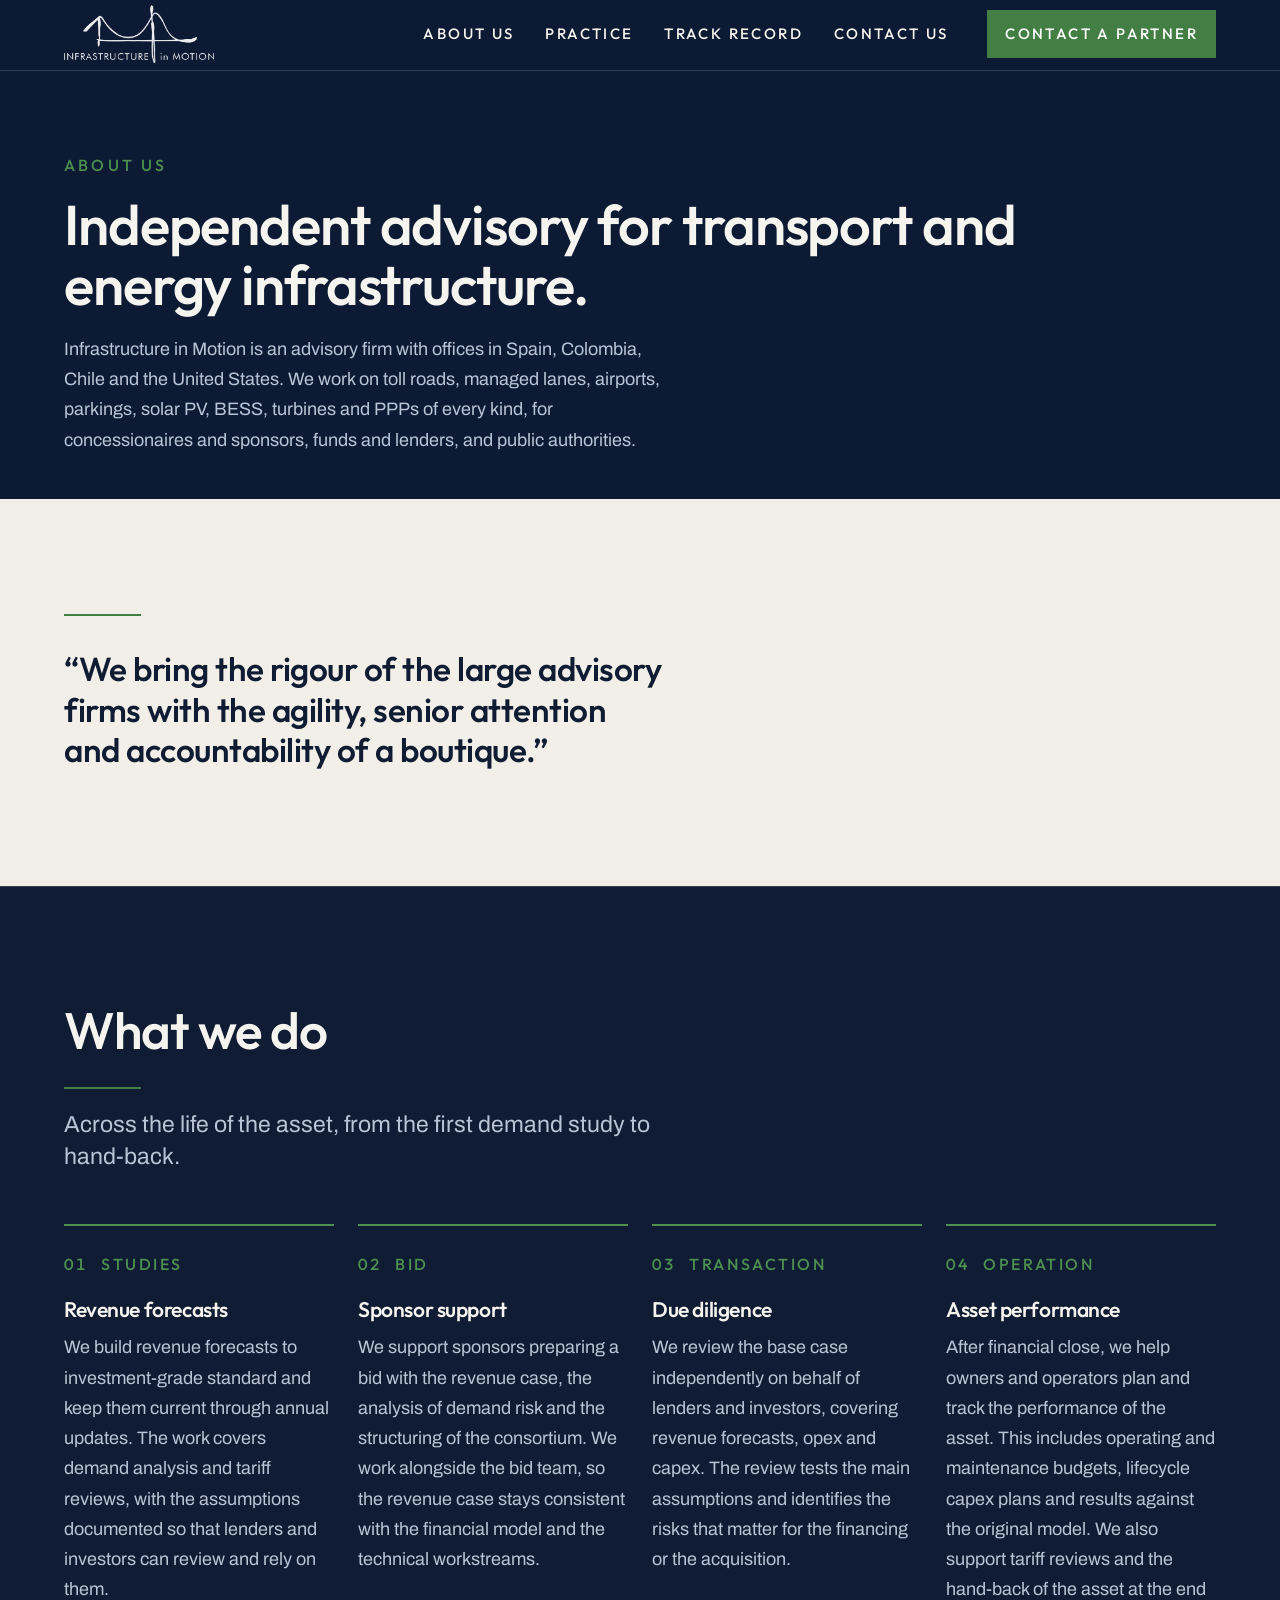
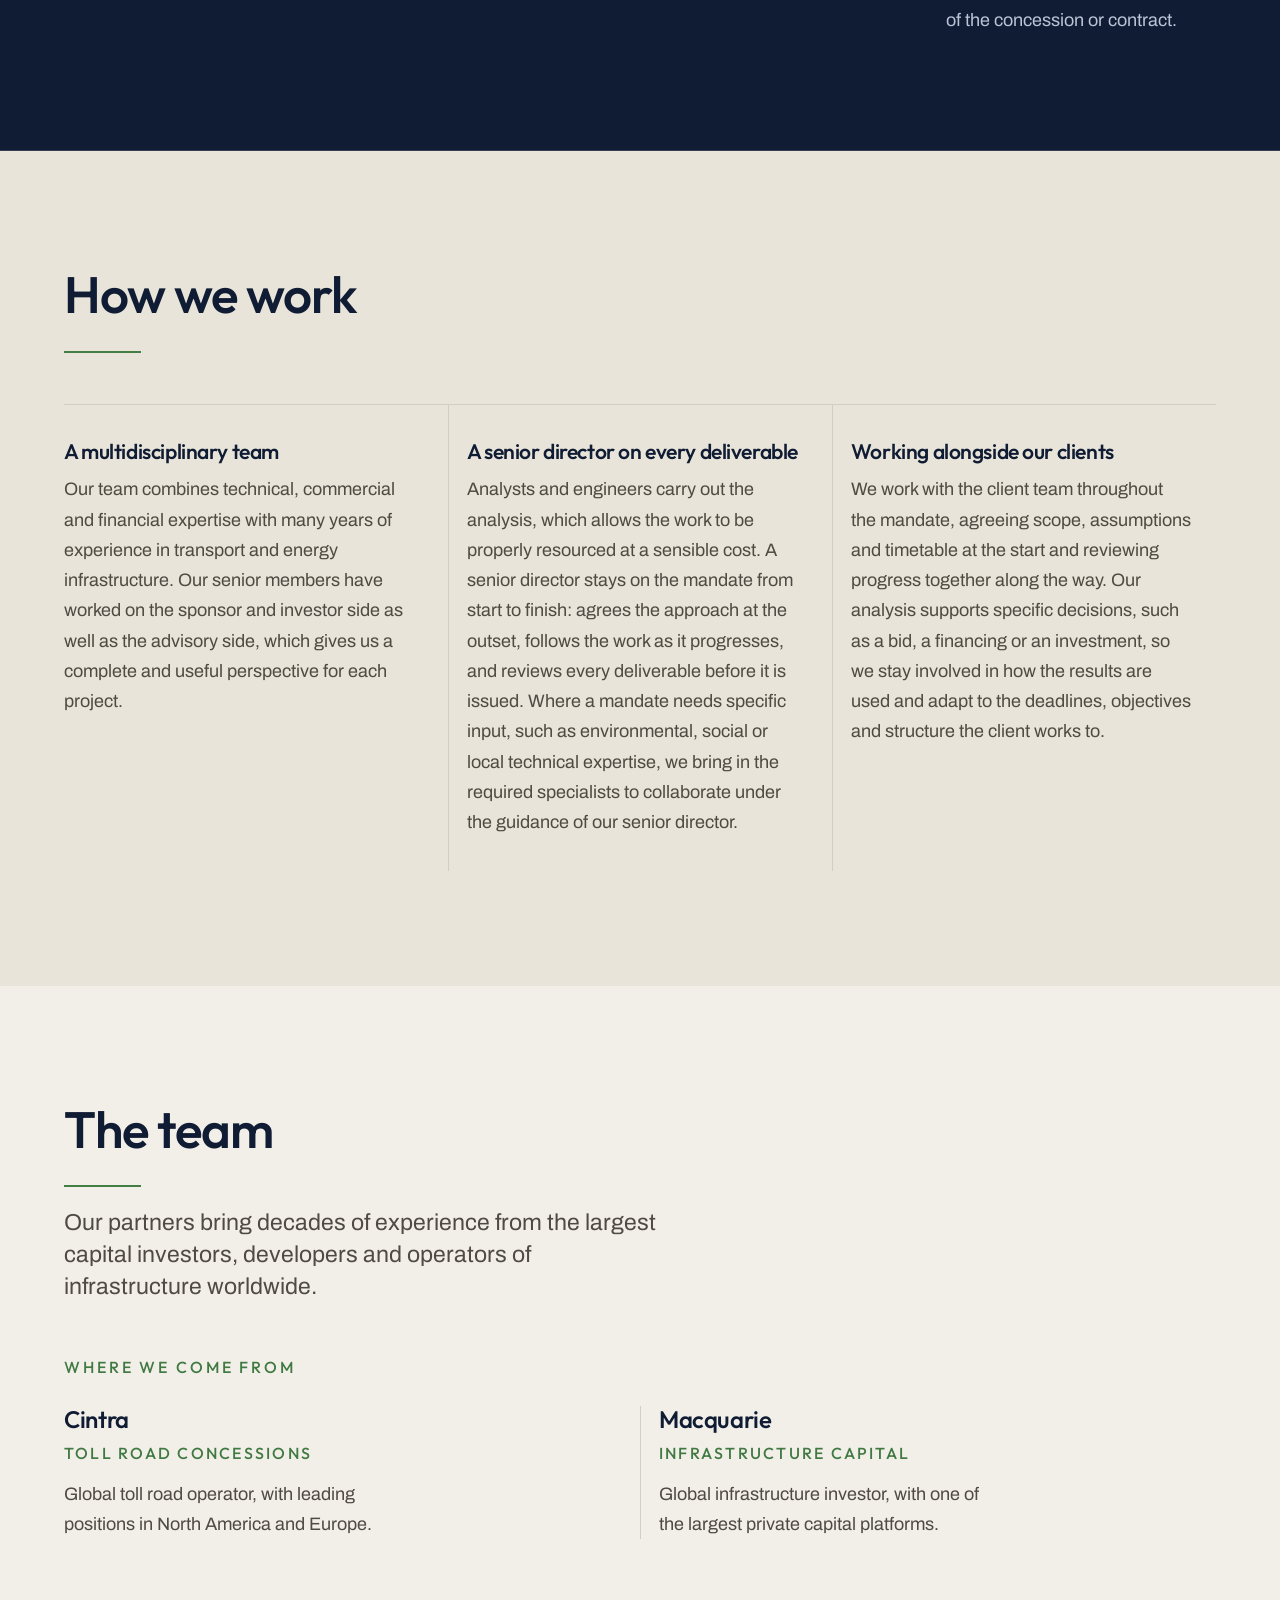
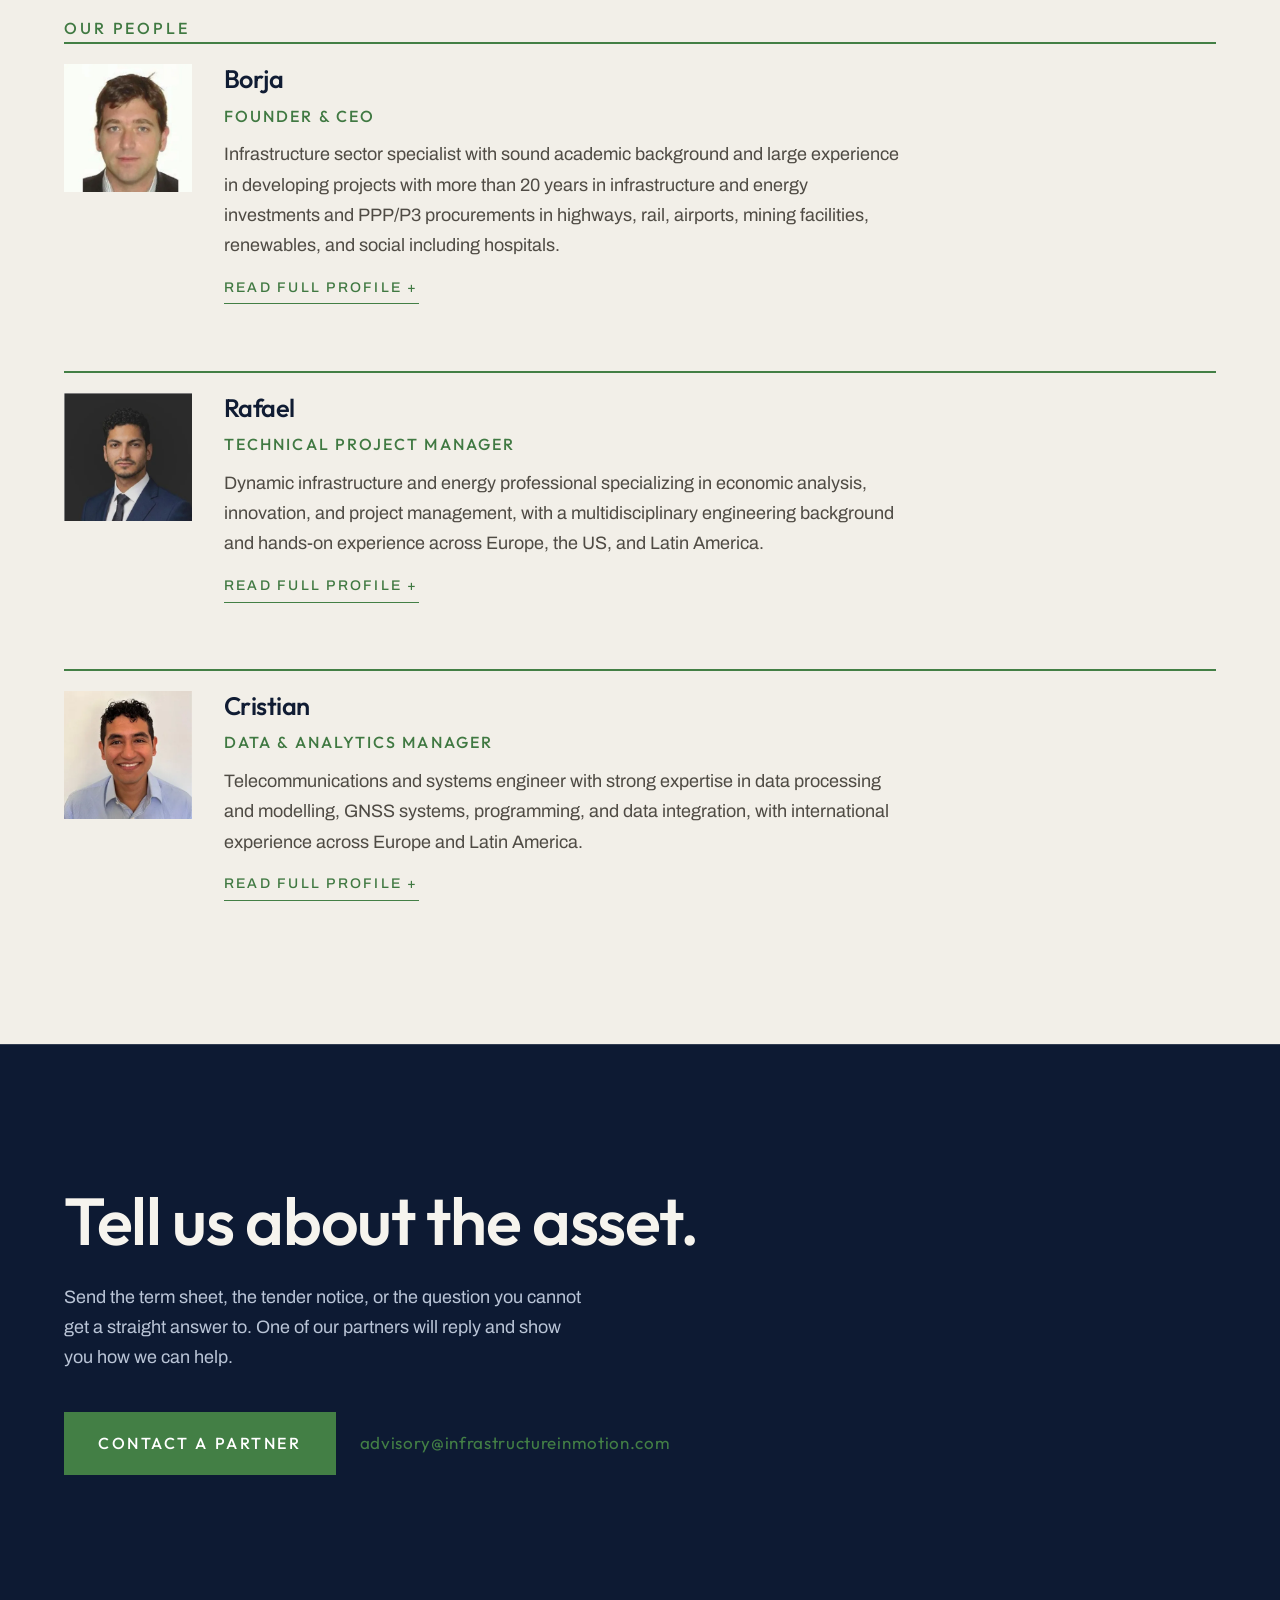
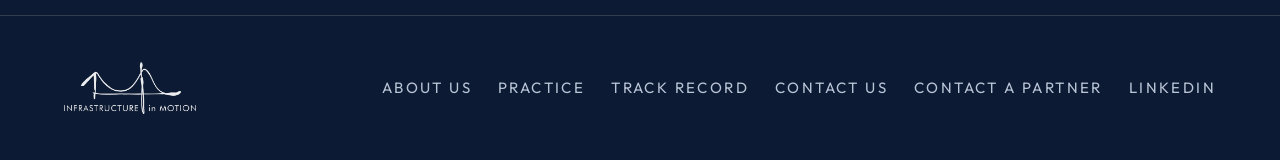
==== commit 83cc3f67: "Move project photos, update home and about copy, clear the bar - Project photos now live in assets/p" ====
--- a/about.html
+++ b/about.html
@@ -47,7 +47,7 @@
   </div>
   <div class="nav__progress" aria-hidden="true"></div>
 </header>
-<main id="main">
+<main id="main" class="page">
 
   <section class="phead">
     <div class="phead__inner">
@@ -157,7 +157,7 @@
        from, then the partners themselves. Same shape as Track record on the
        home page, which keeps this from being a fourth column grid in a row.
 
-       The four firms are named as previous experience, not as partners or
+       The two firms are named as previous experience, not as partners or
        endorsers of IIM. Keep that framing. ===== -->
   <section class="section" id="team">
     <div class="section__head reveal">
@@ -175,22 +175,10 @@
           in North America and Europe.</p>
       </li>
       <li class="origin reveal" style="--i:1">
-        <p class="origin__name">Transurban</p>
-        <p class="origin__kind">Managed lanes</p>
-        <p class="origin__body">The largest managed lanes platform, with deep
-          experience in dynamic pricing.</p>
-      </li>
-      <li class="origin reveal" style="--i:2">
         <p class="origin__name">Macquarie</p>
         <p class="origin__kind">Infrastructure capital</p>
         <p class="origin__body">Global infrastructure investor, with one of the
           largest private capital platforms.</p>
-      </li>
-      <li class="origin reveal" style="--i:3">
-        <p class="origin__name">John Laing</p>
-        <p class="origin__kind">PPP capital</p>
-        <p class="origin__body">Pure-play PPP investor, with a record in transport
-          and social infrastructure.</p>
       </li>
     </ul>
 
--- a/styles.css
+++ b/styles.css
@@ -1487,7 +1487,7 @@
 
 .origins {
   display: grid;
-  grid-template-columns: repeat(4, minmax(0, 1fr));
+  grid-template-columns: repeat(2, minmax(0, 1fr));
   margin: clamp(18px, 2vw, 26px) 0 0;
   padding: 0;
   list-style: none;
@@ -1532,12 +1532,6 @@
 /* The second subhead in the section needs air above it; the first sits right
    under the lede. */
 .work__subtitle--spaced { margin-top: clamp(44px, 6vw, 76px); }
-
-@media (max-width: 1239px) {
-  .origins { grid-template-columns: repeat(2, minmax(0, 1fr)); row-gap: clamp(26px, 3.5vw, 38px); }
-  .origin:nth-child(odd) { padding-left: 0; border-left: 0; }
-  .origin:nth-child(even) { padding-right: 0; }
-}
 
 @media (max-width: 620px) {
   .origins { grid-template-columns: 1fr; row-gap: clamp(22px, 5vw, 32px); }
@@ -1975,7 +1969,9 @@
 
    Files live in assets/photos/ as webp, resized and re-encoded by
    build-photos.py from raw-images/. Do not commit the originals: the five in
-   use came to 6.9 MB and ship at 283 KB.
+   use came to 6.9 MB and ship at 283 KB. Project images are in
+   assets/photos/projects/, named after the mandate they show; the source
+   jpg/png files beside them are kept out of git by .gitignore.
    ========================================================================= */
 
 .with-photos .hero--type {
@@ -2070,9 +2066,10 @@
   background-repeat: no-repeat;
 }
 
-.with-photos .proj[data-photo="sr400"]   .proj__media { background-image: url('assets/photos/proj-managed-lanes.webp'); }
-.with-photos .proj[data-photo="bts"]     .proj__media { background-image: url('assets/photos/proj-toll-road.webp'); }
-.with-photos .proj[data-photo="zambia"]  .proj__media { background-image: url('assets/photos/proj-solar.webp'); }
+.with-photos .proj[data-photo="sr400"]   .proj__media { background-image: url('assets/photos/projects/sr400.webp'); }
+.with-photos .proj[data-photo="bts"]     .proj__media { background-image: url('assets/photos/projects/proj-toll-road.webp'); }
+.with-photos .proj[data-photo="minera"]  .proj__media { background-image: url('assets/photos/projects/ruta-minera.webp'); }
+.with-photos .proj[data-photo="zambia"]  .proj__media { background-image: url('assets/photos/projects/proj-solar.webp'); }
 
 @media (prefers-reduced-motion: no-preference) {
   .with-photos .proj__media { transition: opacity 0.4s var(--ease); }
